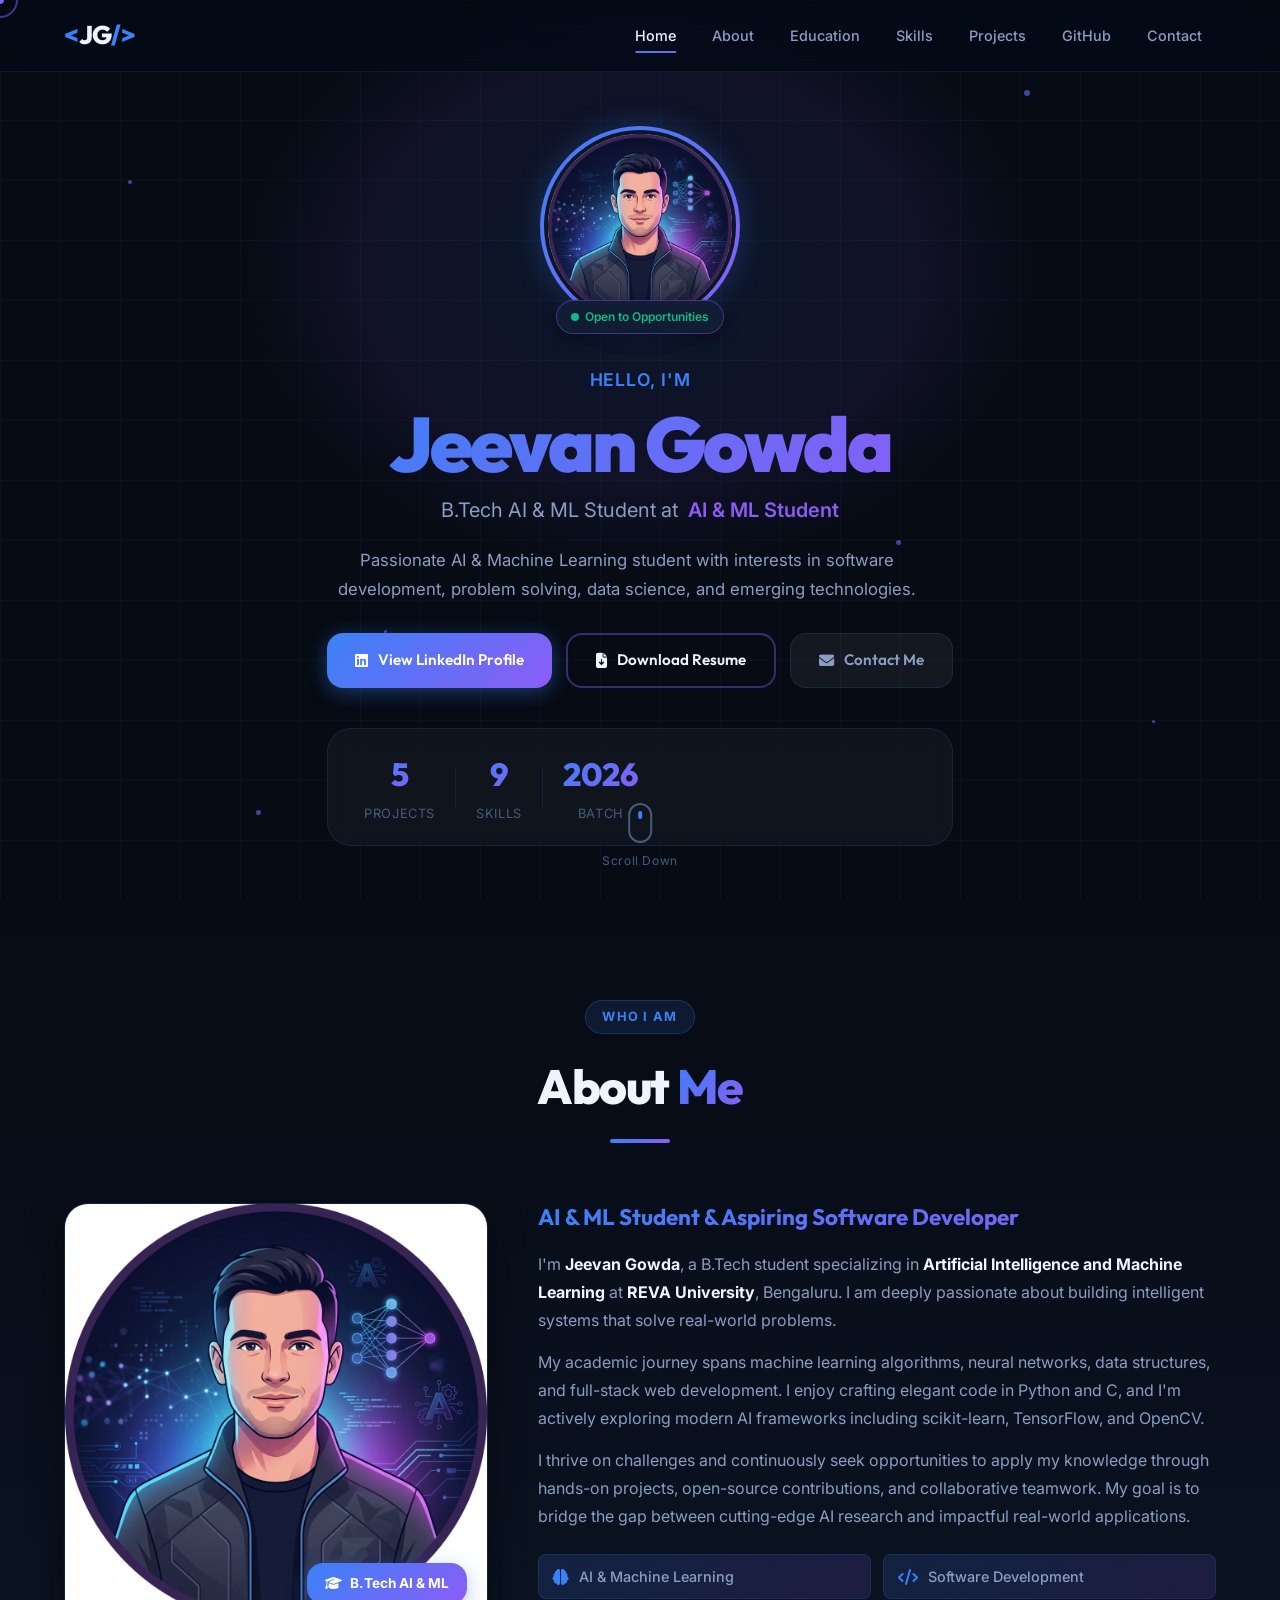
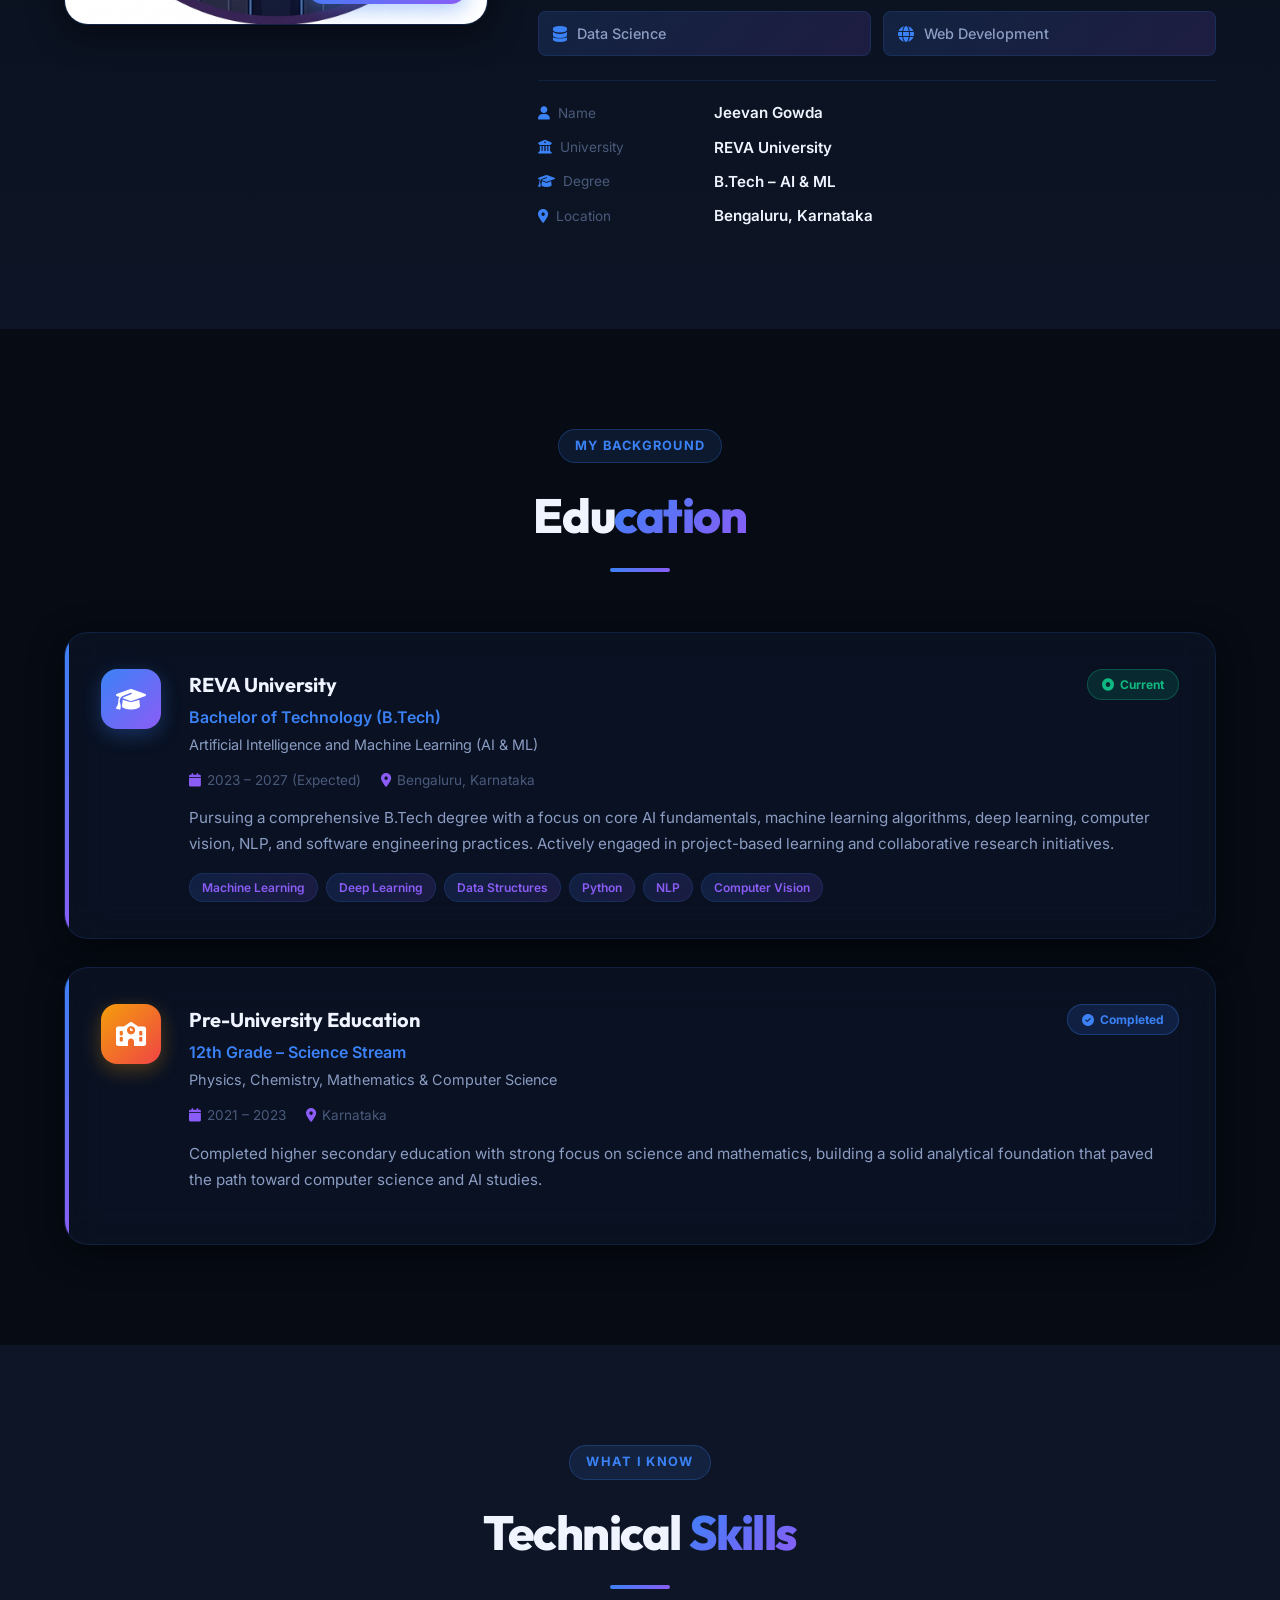
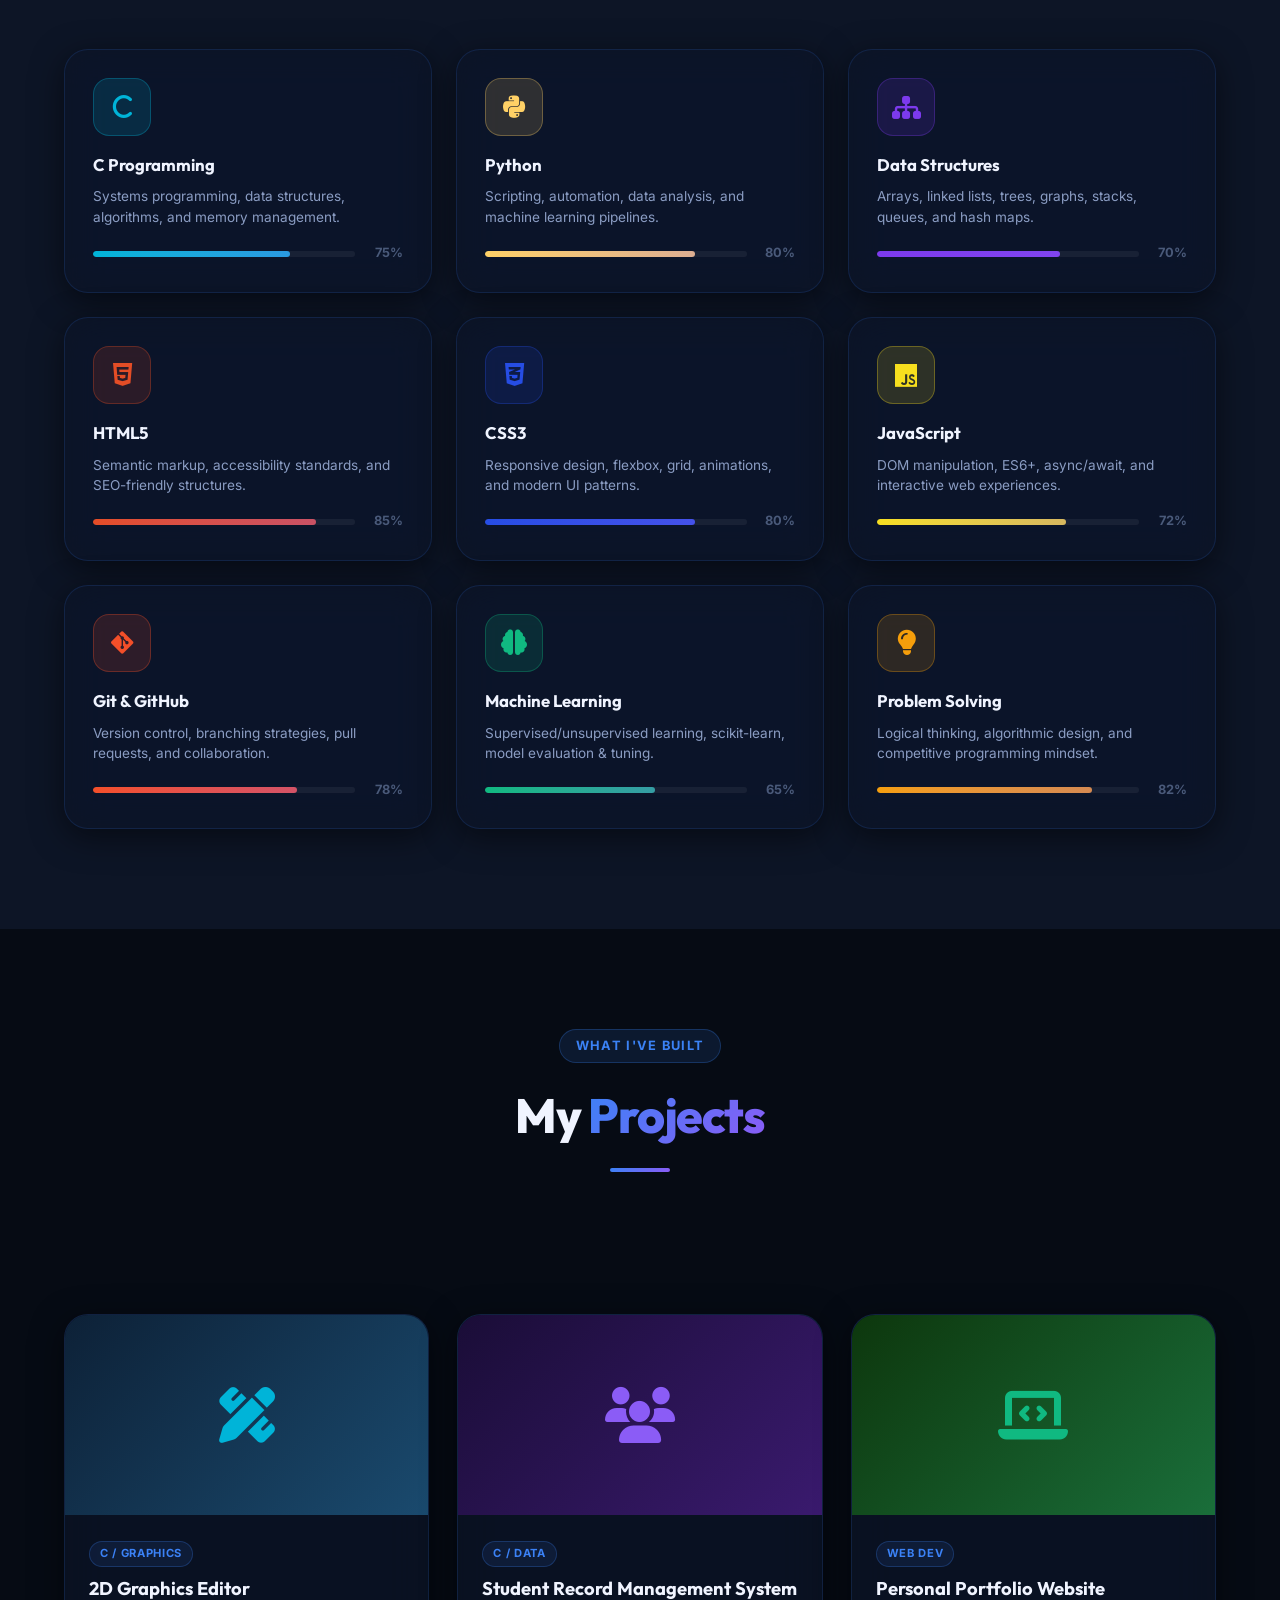
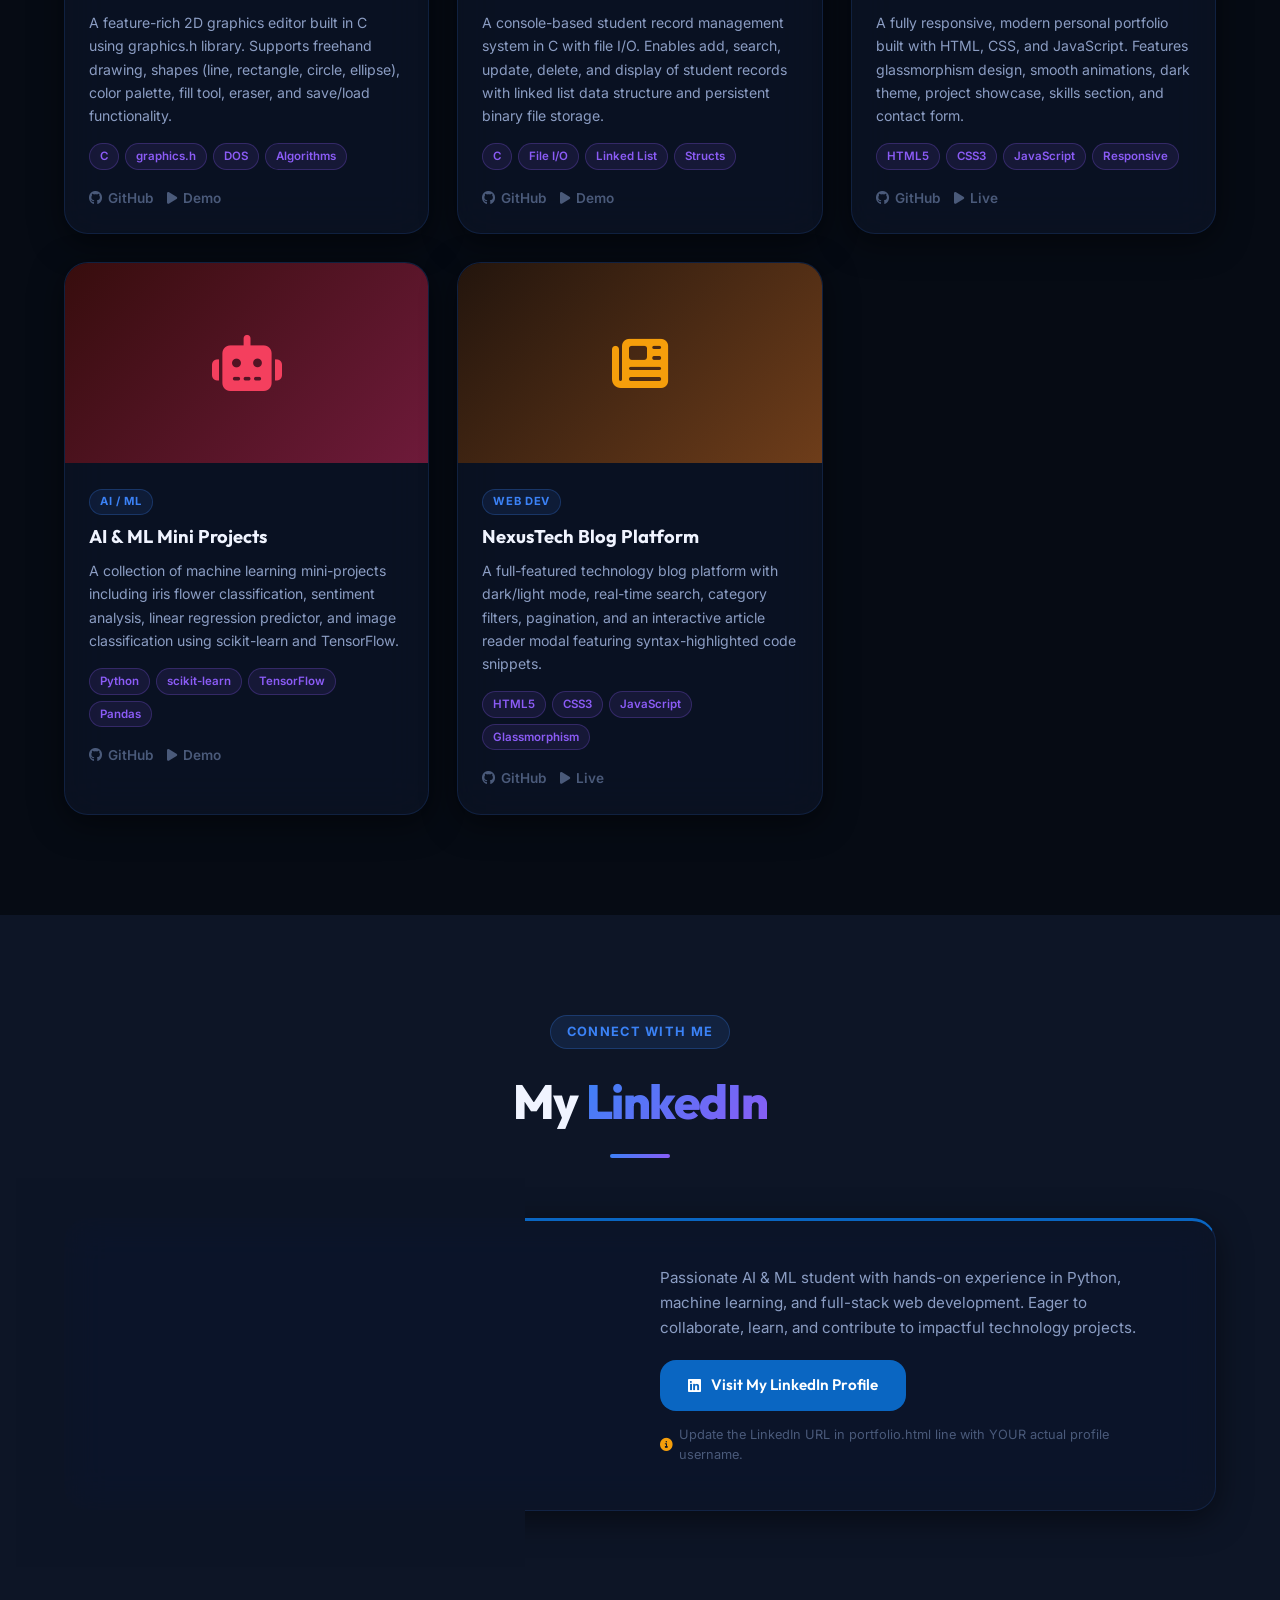
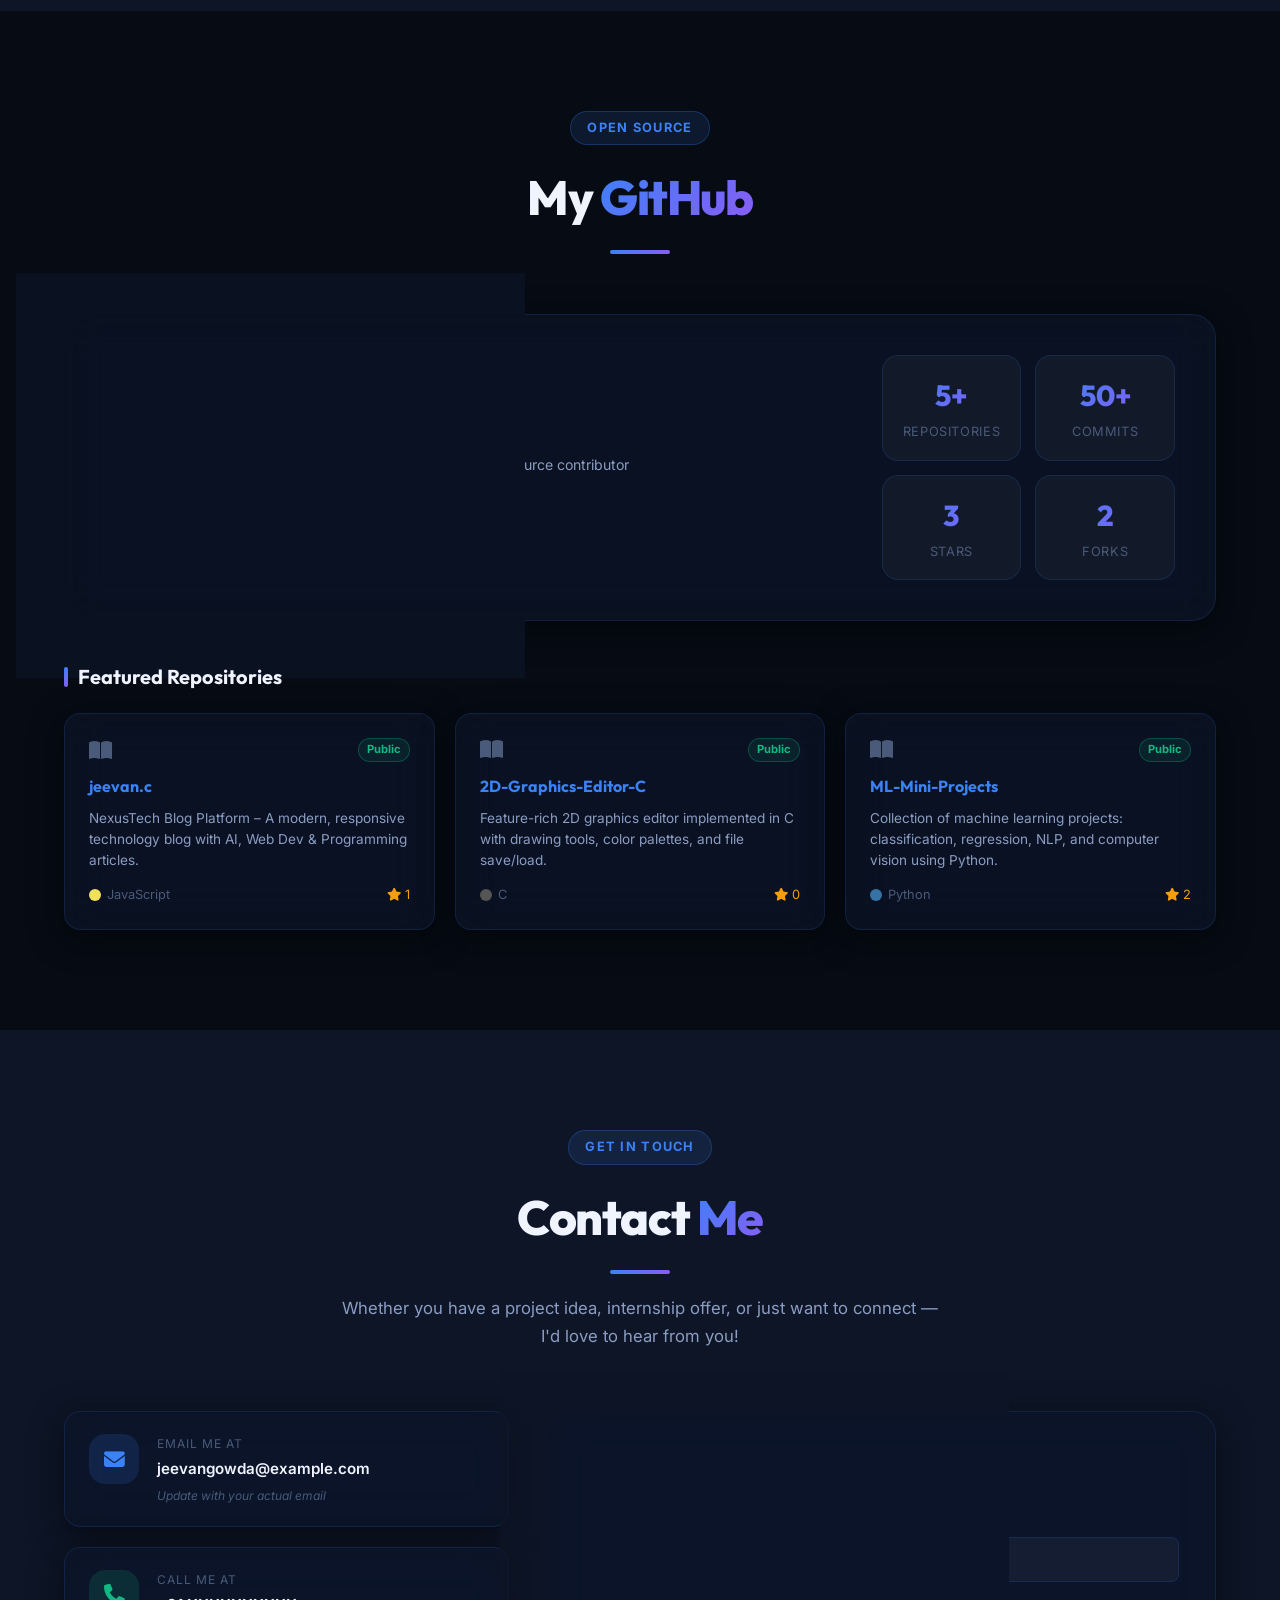
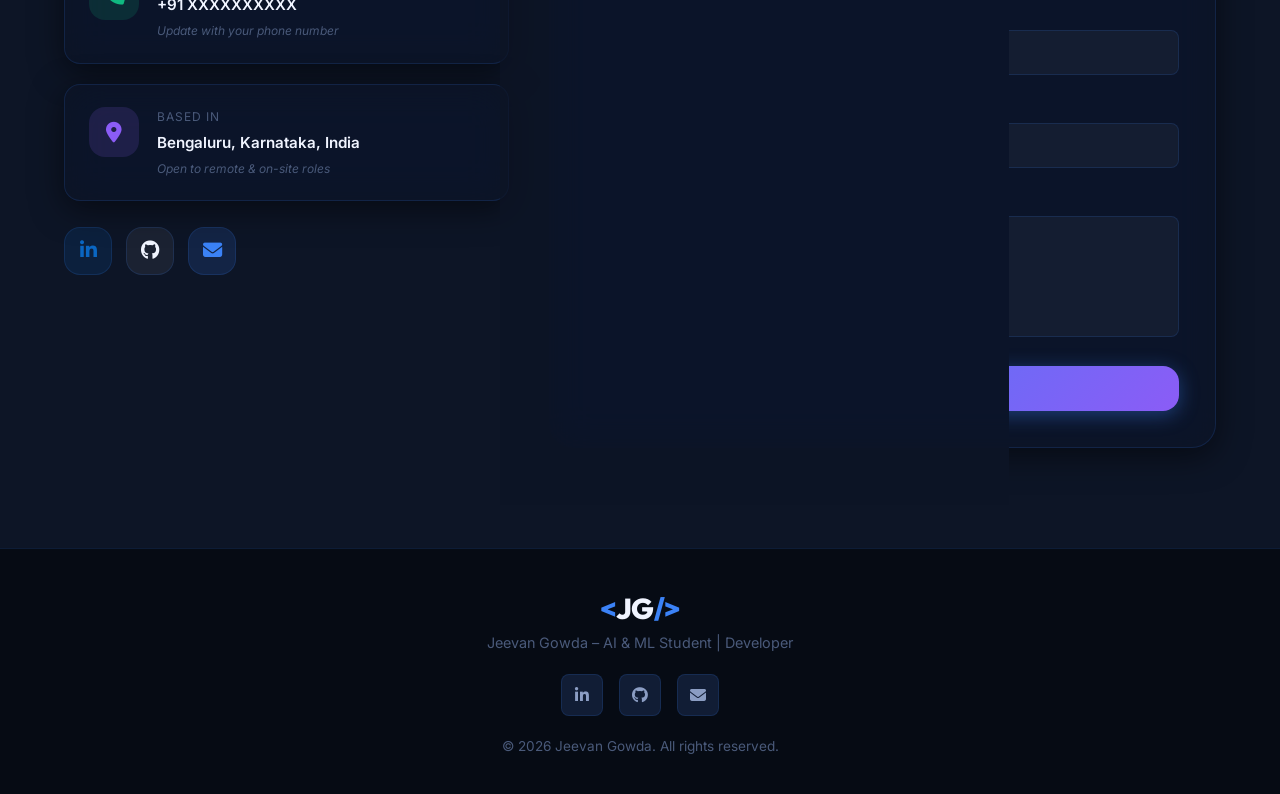
==== portfolio.html @ 78c2c9da "Add personal portfolio website - Jeevan Gowda" ====
<!DOCTYPE html>
<html lang="en">
<head>
    <meta charset="UTF-8">
    <meta name="viewport" content="width=device-width, initial-scale=1.0">
    <meta name="description" content="Jeevan Gowda - B.Tech AI & ML Student at REVA University. Aspiring Software Developer passionate about AI, Machine Learning, and Web Development.">
    <meta name="keywords" content="Jeevan Gowda, AI ML Student, REVA University, Portfolio, Machine Learning, Python, Web Development">
    <meta name="author" content="Jeevan Gowda">
    <title>Jeevan Gowda | AI & ML Student Portfolio</title>

    <!-- Google Fonts -->
    <link rel="preconnect" href="https://fonts.googleapis.com">
    <link rel="preconnect" href="https://fonts.gstatic.com" crossorigin>
    <link href="https://fonts.googleapis.com/css2?family=Outfit:wght@300;400;500;600;700;800;900&family=Inter:wght@300;400;500;600&display=swap" rel="stylesheet">

    <!-- Font Awesome -->
    <link rel="stylesheet" href="https://cdnjs.cloudflare.com/ajax/libs/font-awesome/6.4.0/css/all.min.css">

    <!-- Portfolio CSS -->
    <link rel="stylesheet" href="portfolio.css">
</head>
<body>

    <!-- Scroll Progress Bar -->
    <div id="scrollProgress" class="scroll-progress"></div>

    <!-- Custom Cursor -->
    <div class="cursor-dot" id="cursorDot"></div>
    <div class="cursor-ring" id="cursorRing"></div>

    <!-- ===================== NAVBAR ===================== -->
    <header class="navbar" id="navbar">
        <div class="nav-inner">
            <a href="#home" class="nav-brand">
                <span class="brand-bracket">&lt;</span>JG<span class="brand-bracket">/&gt;</span>
            </a>

            <nav class="nav-links" id="navLinks">
                <a href="#home" class="nav-item active">Home</a>
                <a href="#about" class="nav-item">About</a>
                <a href="#education" class="nav-item">Education</a>
                <a href="#skills" class="nav-item">Skills</a>
                <a href="#projects" class="nav-item">Projects</a>
                <a href="#github" class="nav-item">GitHub</a>
                <a href="#contact" class="nav-item">Contact</a>
            </nav>

            <button class="hamburger" id="hamburger" aria-label="Toggle menu">
                <span></span><span></span><span></span>
            </button>
        </div>
    </header>

    <!-- Mobile Menu -->
    <div class="mobile-menu" id="mobileMenu">
        <a href="#home" class="mob-link">Home</a>
        <a href="#about" class="mob-link">About</a>
        <a href="#education" class="mob-link">Education</a>
        <a href="#skills" class="mob-link">Skills</a>
        <a href="#projects" class="mob-link">Projects</a>
        <a href="#github" class="mob-link">GitHub</a>
        <a href="#contact" class="mob-link">Contact</a>
    </div>

    <!-- ===================== HERO ===================== -->
    <section id="home" class="hero">
        <!-- Animated background particles -->
        <div class="hero-bg">
            <div class="particle" style="--x:10%;--y:20%;--size:4px;--delay:0s"></div>
            <div class="particle" style="--x:80%;--y:10%;--size:6px;--delay:1s"></div>
            <div class="particle" style="--x:30%;--y:70%;--size:3px;--delay:2s"></div>
            <div class="particle" style="--x:70%;--y:60%;--size:5px;--delay:0.5s"></div>
            <div class="particle" style="--x:50%;--y:30%;--size:4px;--delay:1.5s"></div>
            <div class="particle" style="--x:90%;--y:80%;--size:3px;--delay:2.5s"></div>
            <div class="particle" style="--x:20%;--y:90%;--size:5px;--delay:3s"></div>
            <div class="grid-overlay"></div>
        </div>

        <div class="hero-content">
            <!-- Profile Image -->
            <div class="profile-wrapper" data-aos="zoom-in">
                <div class="profile-ring">
                    <div class="profile-ring-inner">
                        <img src="assets/profile.png" alt="Jeevan Gowda - AI & ML Student" class="profile-img">
                    </div>
                </div>
                <div class="status-badge">
                    <span class="status-dot"></span>
                    Open to Opportunities
                </div>
            </div>

            <!-- Text Content -->
            <div class="hero-text" data-aos="fade-up">
                <p class="hero-greeting">Hello, I'm</p>
                <h1 class="hero-name">Jeevan Gowda</h1>
                <div class="hero-title-wrapper">
                    <span class="hero-title-static">B.Tech AI & ML Student at&nbsp;</span>
                    <span class="hero-title-highlight">REVA University</span>
                </div>
                <p class="hero-intro">
                    Passionate AI & Machine Learning student with interests in software development,
                    problem solving, data science, and emerging technologies.
                </p>

                <!-- CTA Buttons -->
                <div class="hero-cta">
                    <a href="https://www.linkedin.com/in/YOUR_LINKEDIN_USERNAME" target="_blank" class="btn btn-primary" id="linkedinBtn">
                        <i class="fa-brands fa-linkedin"></i>
                        View LinkedIn Profile
                    </a>
                    <a href="assets/resume.pdf" download class="btn btn-outline" id="resumeBtn">
                        <i class="fa-solid fa-file-arrow-down"></i>
                        Download Resume
                    </a>
                    <a href="#contact" class="btn btn-ghost" id="contactBtn">
                        <i class="fa-solid fa-envelope"></i>
                        Contact Me
                    </a>
                </div>

                <!-- Quick Stats -->
                <div class="hero-stats">
                    <div class="stat">
                        <span class="stat-num" data-count="5">0</span>
                        <span class="stat-label">Projects</span>
                    </div>
                    <div class="stat-divider"></div>
                    <div class="stat">
                        <span class="stat-num" data-count="9">0</span>
                        <span class="stat-label">Skills</span>
                    </div>
                    <div class="stat-divider"></div>
                    <div class="stat">
                        <span class="stat-num" data-count="2026">0</span>
                        <span class="stat-label">Batch</span>
                    </div>
                </div>
            </div>
        </div>

        <!-- Scroll Indicator -->
        <a href="#about" class="scroll-indicator" aria-label="Scroll to About section">
            <div class="scroll-mouse">
                <div class="scroll-wheel"></div>
            </div>
            <span>Scroll Down</span>
        </a>
    </section>

    <!-- ===================== ABOUT ===================== -->
    <section id="about" class="section about-section">
        <div class="container">
            <div class="section-header" data-aos="fade-up">
                <span class="section-tag">Who I Am</span>
                <h2 class="section-title">About <span class="gradient-text">Me</span></h2>
                <div class="title-underline"></div>
            </div>

            <div class="about-grid">
                <!-- Left: Image card -->
                <div class="about-img-card glass-card" data-aos="fade-right">
                    <img src="assets/profile.png" alt="Jeevan Gowda" class="about-img">
                    <div class="about-img-deco">
                        <div class="deco-badge">
                            <i class="fa-solid fa-graduation-cap"></i>
                            <span>B.Tech AI & ML</span>
                        </div>
                    </div>
                </div>

                <!-- Right: Info -->
                <div class="about-info" data-aos="fade-left">
                    <h3 class="about-sub">AI & ML Student & Aspiring Software Developer</h3>
                    <p class="about-text">
                        I'm <strong>Jeevan Gowda</strong>, a B.Tech student specializing in
                        <strong>Artificial Intelligence and Machine Learning</strong> at
                        <strong>REVA University</strong>, Bengaluru. I am deeply passionate about
                        building intelligent systems that solve real-world problems.
                    </p>
                    <p class="about-text">
                        My academic journey spans machine learning algorithms, neural networks,
                        data structures, and full-stack web development. I enjoy crafting elegant
                        code in Python and C, and I'm actively exploring modern AI frameworks
                        including scikit-learn, TensorFlow, and OpenCV.
                    </p>
                    <p class="about-text">
                        I thrive on challenges and continuously seek opportunities to apply my
                        knowledge through hands-on projects, open-source contributions, and
                        collaborative teamwork. My goal is to bridge the gap between cutting-edge
                        AI research and impactful real-world applications.
                    </p>

                    <div class="about-highlights">
                        <div class="highlight-item">
                            <i class="fa-solid fa-brain"></i>
                            <span>AI & Machine Learning</span>
                        </div>
                        <div class="highlight-item">
                            <i class="fa-solid fa-code"></i>
                            <span>Software Development</span>
                        </div>
                        <div class="highlight-item">
                            <i class="fa-solid fa-database"></i>
                            <span>Data Science</span>
                        </div>
                        <div class="highlight-item">
                            <i class="fa-solid fa-globe"></i>
                            <span>Web Development</span>
                        </div>
                    </div>

                    <div class="about-info-grid">
                        <div class="info-row">
                            <span class="info-label"><i class="fa-solid fa-user"></i> Name</span>
                            <span class="info-value">Jeevan Gowda</span>
                        </div>
                        <div class="info-row">
                            <span class="info-label"><i class="fa-solid fa-university"></i> University</span>
                            <span class="info-value">REVA University</span>
                        </div>
                        <div class="info-row">
                            <span class="info-label"><i class="fa-solid fa-graduation-cap"></i> Degree</span>
                            <span class="info-value">B.Tech – AI & ML</span>
                        </div>
                        <div class="info-row">
                            <span class="info-label"><i class="fa-solid fa-location-dot"></i> Location</span>
                            <span class="info-value">Bengaluru, Karnataka</span>
                        </div>
                    </div>
                </div>
            </div>
        </div>
    </section>

    <!-- ===================== EDUCATION ===================== -->
    <section id="education" class="section education-section">
        <div class="container">
            <div class="section-header" data-aos="fade-up">
                <span class="section-tag">My Background</span>
                <h2 class="section-title">Edu<span class="gradient-text">cation</span></h2>
                <div class="title-underline"></div>
            </div>

            <div class="edu-timeline">
                <!-- REVA University -->
                <div class="edu-card glass-card" data-aos="fade-up" data-aos-delay="100">
                    <div class="edu-icon-wrap">
                        <i class="fa-solid fa-graduation-cap"></i>
                    </div>
                    <div class="edu-content">
                        <div class="edu-header">
                            <div>
                                <h3 class="edu-institution">REVA University</h3>
                                <p class="edu-degree">Bachelor of Technology (B.Tech)</p>
                                <p class="edu-program">Artificial Intelligence and Machine Learning (AI & ML)</p>
                            </div>
                            <div class="edu-badge current-badge">
                                <i class="fa-solid fa-circle-dot"></i> Current
                            </div>
                        </div>
                        <div class="edu-details">
                            <span class="edu-detail"><i class="fa-solid fa-calendar"></i> 2023 – 2027 (Expected)</span>
                            <span class="edu-detail"><i class="fa-solid fa-location-dot"></i> Bengaluru, Karnataka</span>
                        </div>
                        <p class="edu-description">
                            Pursuing a comprehensive B.Tech degree with a focus on core AI fundamentals,
                            machine learning algorithms, deep learning, computer vision, NLP, and software
                            engineering practices. Actively engaged in project-based learning and
                            collaborative research initiatives.
                        </p>
                        <div class="edu-tags">
                            <span class="edu-tag">Machine Learning</span>
                            <span class="edu-tag">Deep Learning</span>
                            <span class="edu-tag">Data Structures</span>
                            <span class="edu-tag">Python</span>
                            <span class="edu-tag">NLP</span>
                            <span class="edu-tag">Computer Vision</span>
                        </div>
                    </div>
                </div>

                <!-- PUC / 12th -->
                <div class="edu-card glass-card" data-aos="fade-up" data-aos-delay="200">
                    <div class="edu-icon-wrap secondary">
                        <i class="fa-solid fa-school"></i>
                    </div>
                    <div class="edu-content">
                        <div class="edu-header">
                            <div>
                                <h3 class="edu-institution">Pre-University Education</h3>
                                <p class="edu-degree">12th Grade – Science Stream</p>
                                <p class="edu-program">Physics, Chemistry, Mathematics & Computer Science</p>
                            </div>
                            <div class="edu-badge completed-badge">
                                <i class="fa-solid fa-circle-check"></i> Completed
                            </div>
                        </div>
                        <div class="edu-details">
                            <span class="edu-detail"><i class="fa-solid fa-calendar"></i> 2021 – 2023</span>
                            <span class="edu-detail"><i class="fa-solid fa-location-dot"></i> Karnataka</span>
                        </div>
                        <p class="edu-description">
                            Completed higher secondary education with strong focus on science
                            and mathematics, building a solid analytical foundation that paved
                            the path toward computer science and AI studies.
                        </p>
                    </div>
                </div>
            </div>
        </div>
    </section>

    <!-- ===================== SKILLS ===================== -->
    <section id="skills" class="section skills-section">
        <div class="container">
            <div class="section-header" data-aos="fade-up">
                <span class="section-tag">What I Know</span>
                <h2 class="section-title">Technical <span class="gradient-text">Skills</span></h2>
                <div class="title-underline"></div>
            </div>

            <div class="skills-grid">
                <!-- Skill Card: C Programming -->
                <div class="skill-card glass-card" data-aos="fade-up" data-aos-delay="50">
                    <div class="skill-icon" style="--color:#00b4d8">
                        <i class="fa-solid fa-c"></i>
                    </div>
                    <h4 class="skill-name">C Programming</h4>
                    <p class="skill-desc">Systems programming, data structures, algorithms, and memory management.</p>
                    <div class="skill-bar-wrap">
                        <div class="skill-bar" data-width="75">
                            <div class="skill-fill" style="--clr:#00b4d8"></div>
                        </div>
                        <span class="skill-percent">75%</span>
                    </div>
                </div>

                <!-- Python -->
                <div class="skill-card glass-card" data-aos="fade-up" data-aos-delay="100">
                    <div class="skill-icon" style="--color:#ffd166">
                        <i class="fa-brands fa-python"></i>
                    </div>
                    <h4 class="skill-name">Python</h4>
                    <p class="skill-desc">Scripting, automation, data analysis, and machine learning pipelines.</p>
                    <div class="skill-bar-wrap">
                        <div class="skill-bar" data-width="80">
                            <div class="skill-fill" style="--clr:#ffd166"></div>
                        </div>
                        <span class="skill-percent">80%</span>
                    </div>
                </div>

                <!-- Data Structures -->
                <div class="skill-card glass-card" data-aos="fade-up" data-aos-delay="150">
                    <div class="skill-icon" style="--color:#7c3aed">
                        <i class="fa-solid fa-sitemap"></i>
                    </div>
                    <h4 class="skill-name">Data Structures</h4>
                    <p class="skill-desc">Arrays, linked lists, trees, graphs, stacks, queues, and hash maps.</p>
                    <div class="skill-bar-wrap">
                        <div class="skill-bar" data-width="70">
                            <div class="skill-fill" style="--clr:#7c3aed"></div>
                        </div>
                        <span class="skill-percent">70%</span>
                    </div>
                </div>

                <!-- HTML -->
                <div class="skill-card glass-card" data-aos="fade-up" data-aos-delay="200">
                    <div class="skill-icon" style="--color:#e44d26">
                        <i class="fa-brands fa-html5"></i>
                    </div>
                    <h4 class="skill-name">HTML5</h4>
                    <p class="skill-desc">Semantic markup, accessibility standards, and SEO-friendly structures.</p>
                    <div class="skill-bar-wrap">
                        <div class="skill-bar" data-width="85">
                            <div class="skill-fill" style="--clr:#e44d26"></div>
                        </div>
                        <span class="skill-percent">85%</span>
                    </div>
                </div>

                <!-- CSS -->
                <div class="skill-card glass-card" data-aos="fade-up" data-aos-delay="250">
                    <div class="skill-icon" style="--color:#264de4">
                        <i class="fa-brands fa-css3-alt"></i>
                    </div>
                    <h4 class="skill-name">CSS3</h4>
                    <p class="skill-desc">Responsive design, flexbox, grid, animations, and modern UI patterns.</p>
                    <div class="skill-bar-wrap">
                        <div class="skill-bar" data-width="80">
                            <div class="skill-fill" style="--clr:#264de4"></div>
                        </div>
                        <span class="skill-percent">80%</span>
                    </div>
                </div>

                <!-- JavaScript -->
                <div class="skill-card glass-card" data-aos="fade-up" data-aos-delay="300">
                    <div class="skill-icon" style="--color:#f7df1e">
                        <i class="fa-brands fa-js"></i>
                    </div>
                    <h4 class="skill-name">JavaScript</h4>
                    <p class="skill-desc">DOM manipulation, ES6+, async/await, and interactive web experiences.</p>
                    <div class="skill-bar-wrap">
                        <div class="skill-bar" data-width="72">
                            <div class="skill-fill" style="--clr:#f7df1e"></div>
                        </div>
                        <span class="skill-percent">72%</span>
                    </div>
                </div>

                <!-- Git & GitHub -->
                <div class="skill-card glass-card" data-aos="fade-up" data-aos-delay="350">
                    <div class="skill-icon" style="--color:#f34f29">
                        <i class="fa-brands fa-git-alt"></i>
                    </div>
                    <h4 class="skill-name">Git & GitHub</h4>
                    <p class="skill-desc">Version control, branching strategies, pull requests, and collaboration.</p>
                    <div class="skill-bar-wrap">
                        <div class="skill-bar" data-width="78">
                            <div class="skill-fill" style="--clr:#f34f29"></div>
                        </div>
                        <span class="skill-percent">78%</span>
                    </div>
                </div>

                <!-- Machine Learning -->
                <div class="skill-card glass-card" data-aos="fade-up" data-aos-delay="400">
                    <div class="skill-icon" style="--color:#10b981">
                        <i class="fa-solid fa-brain"></i>
                    </div>
                    <h4 class="skill-name">Machine Learning</h4>
                    <p class="skill-desc">Supervised/unsupervised learning, scikit-learn, model evaluation & tuning.</p>
                    <div class="skill-bar-wrap">
                        <div class="skill-bar" data-width="65">
                            <div class="skill-fill" style="--clr:#10b981"></div>
                        </div>
                        <span class="skill-percent">65%</span>
                    </div>
                </div>

                <!-- Problem Solving -->
                <div class="skill-card glass-card" data-aos="fade-up" data-aos-delay="450">
                    <div class="skill-icon" style="--color:#f59e0b">
                        <i class="fa-solid fa-lightbulb"></i>
                    </div>
                    <h4 class="skill-name">Problem Solving</h4>
                    <p class="skill-desc">Logical thinking, algorithmic design, and competitive programming mindset.</p>
                    <div class="skill-bar-wrap">
                        <div class="skill-bar" data-width="82">
                            <div class="skill-fill" style="--clr:#f59e0b"></div>
                        </div>
                        <span class="skill-percent">82%</span>
                    </div>
                </div>
            </div>
        </div>
    </section>

    <!-- ===================== PROJECTS ===================== -->
    <section id="projects" class="section projects-section">
        <div class="container">
            <div class="section-header" data-aos="fade-up">
                <span class="section-tag">What I've Built</span>
                <h2 class="section-title">My <span class="gradient-text">Projects</span></h2>
                <div class="title-underline"></div>
            </div>

            <!-- Filter Tabs -->
            <div class="project-filters" data-aos="fade-up">
                <button class="filter-btn active" data-filter="all">All</button>
                <button class="filter-btn" data-filter="c">C / Systems</button>
                <button class="filter-btn" data-filter="web">Web</button>
                <button class="filter-btn" data-filter="ai">AI / ML</button>
            </div>

            <div class="projects-grid" id="projectsGrid">

                <!-- Project 1: 2D Graphics Editor -->
                <article class="project-card glass-card" data-category="c" data-aos="fade-up" data-aos-delay="50">
                    <div class="project-img-wrap">
                        <div class="project-img-placeholder c-project">
                            <i class="fa-solid fa-pen-ruler"></i>
                        </div>
                        <div class="project-overlay">
                            <a href="https://github.com/jeevangowdajeevan763-git" target="_blank" class="project-link-btn" aria-label="GitHub">
                                <i class="fa-brands fa-github"></i>
                            </a>
                            <a href="#" class="project-link-btn" aria-label="Live Demo">
                                <i class="fa-solid fa-arrow-up-right-from-square"></i>
                            </a>
                        </div>
                    </div>
                    <div class="project-info">
                        <span class="project-category-badge">C / Graphics</span>
                        <h3 class="project-title">2D Graphics Editor</h3>
                        <p class="project-desc">
                            A feature-rich 2D graphics editor built in C using graphics.h library.
                            Supports freehand drawing, shapes (line, rectangle, circle, ellipse),
                            color palette, fill tool, eraser, and save/load functionality.
                        </p>
                        <div class="project-tech">
                            <span class="tech-badge">C</span>
                            <span class="tech-badge">graphics.h</span>
                            <span class="tech-badge">DOS</span>
                            <span class="tech-badge">Algorithms</span>
                        </div>
                        <div class="project-links">
                            <a href="https://github.com/jeevangowdajeevan763-git" target="_blank" class="project-action-link">
                                <i class="fa-brands fa-github"></i> GitHub
                            </a>
                            <a href="#" class="project-action-link demo">
                                <i class="fa-solid fa-play"></i> Demo
                            </a>
                        </div>
                    </div>
                </article>

                <!-- Project 2: Student Record Management -->
                <article class="project-card glass-card" data-category="c" data-aos="fade-up" data-aos-delay="100">
                    <div class="project-img-wrap">
                        <div class="project-img-placeholder purple-project">
                            <i class="fa-solid fa-users"></i>
                        </div>
                        <div class="project-overlay">
                            <a href="https://github.com/jeevangowdajeevan763-git" target="_blank" class="project-link-btn">
                                <i class="fa-brands fa-github"></i>
                            </a>
                            <a href="#" class="project-link-btn">
                                <i class="fa-solid fa-arrow-up-right-from-square"></i>
                            </a>
                        </div>
                    </div>
                    <div class="project-info">
                        <span class="project-category-badge">C / Data</span>
                        <h3 class="project-title">Student Record Management System</h3>
                        <p class="project-desc">
                            A console-based student record management system in C with file I/O.
                            Enables add, search, update, delete, and display of student records with
                            linked list data structure and persistent binary file storage.
                        </p>
                        <div class="project-tech">
                            <span class="tech-badge">C</span>
                            <span class="tech-badge">File I/O</span>
                            <span class="tech-badge">Linked List</span>
                            <span class="tech-badge">Structs</span>
                        </div>
                        <div class="project-links">
                            <a href="https://github.com/jeevangowdajeevan763-git" target="_blank" class="project-action-link">
                                <i class="fa-brands fa-github"></i> GitHub
                            </a>
                            <a href="#" class="project-action-link demo">
                                <i class="fa-solid fa-play"></i> Demo
                            </a>
                        </div>
                    </div>
                </article>

                <!-- Project 3: Portfolio Website -->
                <article class="project-card glass-card" data-category="web" data-aos="fade-up" data-aos-delay="150">
                    <div class="project-img-wrap">
                        <div class="project-img-placeholder web-project">
                            <i class="fa-solid fa-laptop-code"></i>
                        </div>
                        <div class="project-overlay">
                            <a href="https://github.com/jeevangowdajeevan763-git/jeevan.c" target="_blank" class="project-link-btn">
                                <i class="fa-brands fa-github"></i>
                            </a>
                            <a href="https://jeevangowdajeevan763-git.github.io/jeevan.c/portfolio.html" target="_blank" class="project-link-btn">
                                <i class="fa-solid fa-arrow-up-right-from-square"></i>
                            </a>
                        </div>
                    </div>
                    <div class="project-info">
                        <span class="project-category-badge">Web Dev</span>
                        <h3 class="project-title">Personal Portfolio Website</h3>
                        <p class="project-desc">
                            A fully responsive, modern personal portfolio built with HTML, CSS,
                            and JavaScript. Features glassmorphism design, smooth animations,
                            dark theme, project showcase, skills section, and contact form.
                        </p>
                        <div class="project-tech">
                            <span class="tech-badge">HTML5</span>
                            <span class="tech-badge">CSS3</span>
                            <span class="tech-badge">JavaScript</span>
                            <span class="tech-badge">Responsive</span>
                        </div>
                        <div class="project-links">
                            <a href="https://github.com/jeevangowdajeevan763-git/jeevan.c" target="_blank" class="project-action-link">
                                <i class="fa-brands fa-github"></i> GitHub
                            </a>
                            <a href="https://jeevangowdajeevan763-git.github.io/jeevan.c/portfolio.html" target="_blank" class="project-action-link demo">
                                <i class="fa-solid fa-play"></i> Live
                            </a>
                        </div>
                    </div>
                </article>

                <!-- Project 4: AI/ML Mini Projects -->
                <article class="project-card glass-card" data-category="ai" data-aos="fade-up" data-aos-delay="200">
                    <div class="project-img-wrap">
                        <div class="project-img-placeholder ai-project">
                            <i class="fa-solid fa-robot"></i>
                        </div>
                        <div class="project-overlay">
                            <a href="https://github.com/jeevangowdajeevan763-git" target="_blank" class="project-link-btn">
                                <i class="fa-brands fa-github"></i>
                            </a>
                            <a href="#" class="project-link-btn">
                                <i class="fa-solid fa-arrow-up-right-from-square"></i>
                            </a>
                        </div>
                    </div>
                    <div class="project-info">
                        <span class="project-category-badge">AI / ML</span>
                        <h3 class="project-title">AI & ML Mini Projects</h3>
                        <p class="project-desc">
                            A collection of machine learning mini-projects including iris flower
                            classification, sentiment analysis, linear regression predictor,
                            and image classification using scikit-learn and TensorFlow.
                        </p>
                        <div class="project-tech">
                            <span class="tech-badge">Python</span>
                            <span class="tech-badge">scikit-learn</span>
                            <span class="tech-badge">TensorFlow</span>
                            <span class="tech-badge">Pandas</span>
                        </div>
                        <div class="project-links">
                            <a href="https://github.com/jeevangowdajeevan763-git" target="_blank" class="project-action-link">
                                <i class="fa-brands fa-github"></i> GitHub
                            </a>
                            <a href="#" class="project-action-link demo">
                                <i class="fa-solid fa-play"></i> Demo
                            </a>
                        </div>
                    </div>
                </article>

                <!-- Project 5: NexusTech Blog -->
                <article class="project-card glass-card" data-category="web" data-aos="fade-up" data-aos-delay="250">
                    <div class="project-img-wrap">
                        <div class="project-img-placeholder blog-project">
                            <i class="fa-solid fa-newspaper"></i>
                        </div>
                        <div class="project-overlay">
                            <a href="https://github.com/jeevangowdajeevan763-git/jeevan.c" target="_blank" class="project-link-btn">
                                <i class="fa-brands fa-github"></i>
                            </a>
                            <a href="https://jeevangowdajeevan763-git.github.io/jeevan.c/" target="_blank" class="project-link-btn">
                                <i class="fa-solid fa-arrow-up-right-from-square"></i>
                            </a>
                        </div>
                    </div>
                    <div class="project-info">
                        <span class="project-category-badge">Web Dev</span>
                        <h3 class="project-title">NexusTech Blog Platform</h3>
                        <p class="project-desc">
                            A full-featured technology blog platform with dark/light mode, real-time
                            search, category filters, pagination, and an interactive article reader
                            modal featuring syntax-highlighted code snippets.
                        </p>
                        <div class="project-tech">
                            <span class="tech-badge">HTML5</span>
                            <span class="tech-badge">CSS3</span>
                            <span class="tech-badge">JavaScript</span>
                            <span class="tech-badge">Glassmorphism</span>
                        </div>
                        <div class="project-links">
                            <a href="https://github.com/jeevangowdajeevan763-git/jeevan.c" target="_blank" class="project-action-link">
                                <i class="fa-brands fa-github"></i> GitHub
                            </a>
                            <a href="https://jeevangowdajeevan763-git.github.io/jeevan.c/" target="_blank" class="project-action-link demo">
                                <i class="fa-solid fa-play"></i> Live
                            </a>
                        </div>
                    </div>
                </article>

            </div>
        </div>
    </section>

    <!-- ===================== LINKEDIN ===================== -->
    <section id="linkedin" class="section linkedin-section">
        <div class="container">
            <div class="section-header" data-aos="fade-up">
                <span class="section-tag">Connect With Me</span>
                <h2 class="section-title">My <span class="gradient-text">LinkedIn</span></h2>
                <div class="title-underline"></div>
            </div>

            <div class="linkedin-card glass-card" data-aos="zoom-in">
                <div class="li-left">
                    <div class="li-avatar">
                        <img src="assets/profile.png" alt="Jeevan Gowda LinkedIn">
                        <div class="li-verified"><i class="fa-brands fa-linkedin"></i></div>
                    </div>
                    <div class="li-info">
                        <h3 class="li-name">Jeevan Gowda</h3>
                        <p class="li-title">B.Tech AI & ML Student @ REVA University</p>
                        <p class="li-location"><i class="fa-solid fa-location-dot"></i> Bengaluru, Karnataka, India</p>
                        <div class="li-meta">
                            <span><i class="fa-solid fa-user-group"></i> 500+ connections</span>
                            <span><i class="fa-solid fa-briefcase"></i> Open to work</span>
                        </div>
                    </div>
                </div>
                <div class="li-right">
                    <p class="li-bio">
                        Passionate AI & ML student with hands-on experience in Python, machine learning,
                        and full-stack web development. Eager to collaborate, learn, and contribute to
                        impactful technology projects.
                    </p>
                    <a href="https://www.linkedin.com/in/YOUR_LINKEDIN_USERNAME" target="_blank" class="btn btn-linkedin">
                        <i class="fa-brands fa-linkedin"></i>
                        Visit My LinkedIn Profile
                    </a>
                    <p class="li-note">
                        <i class="fa-solid fa-circle-info"></i>
                        Update the LinkedIn URL in portfolio.html line with YOUR actual profile username.
                    </p>
                </div>
            </div>
        </div>
    </section>

    <!-- ===================== GITHUB ===================== -->
    <section id="github" class="section github-section">
        <div class="container">
            <div class="section-header" data-aos="fade-up">
                <span class="section-tag">Open Source</span>
                <h2 class="section-title">My <span class="gradient-text">GitHub</span></h2>
                <div class="title-underline"></div>
            </div>

            <!-- GitHub Profile Card -->
            <div class="github-profile-card glass-card" data-aos="fade-up">
                <div class="gh-profile-left">
                    <div class="gh-avatar-wrap">
                        <img src="assets/profile.png" alt="GitHub Profile" class="gh-avatar">
                        <div class="gh-status-badge"><i class="fa-brands fa-github"></i></div>
                    </div>
                    <div class="gh-info">
                        <h3 class="gh-name">Jeevan Gowda</h3>
                        <p class="gh-username">@jeevangowdajeevan763-git</p>
                        <p class="gh-bio">AI & ML student | Python developer | Open-source contributor</p>
                        <a href="https://github.com/jeevangowdajeevan763-git" target="_blank" class="btn btn-github">
                            <i class="fa-brands fa-github"></i> View GitHub Profile
                        </a>
                    </div>
                </div>
                <div class="gh-stats">
                    <div class="gh-stat-card">
                        <span class="gh-stat-num">5+</span>
                        <span class="gh-stat-label">Repositories</span>
                    </div>
                    <div class="gh-stat-card">
                        <span class="gh-stat-num">50+</span>
                        <span class="gh-stat-label">Commits</span>
                    </div>
                    <div class="gh-stat-card">
                        <span class="gh-stat-num">3</span>
                        <span class="gh-stat-label">Stars</span>
                    </div>
                    <div class="gh-stat-card">
                        <span class="gh-stat-num">2</span>
                        <span class="gh-stat-label">Forks</span>
                    </div>
                </div>
            </div>

            <!-- Repository Cards -->
            <h3 class="repos-title" data-aos="fade-up">Featured Repositories</h3>
            <div class="repos-grid">
                <a href="https://github.com/jeevangowdajeevan763-git/jeevan.c" target="_blank" class="repo-card glass-card" data-aos="fade-up" data-aos-delay="50">
                    <div class="repo-header">
                        <i class="fa-solid fa-book-open repo-icon"></i>
                        <span class="repo-visibility">Public</span>
                    </div>
                    <h4 class="repo-name">jeevan.c</h4>
                    <p class="repo-desc">NexusTech Blog Platform – A modern, responsive technology blog with AI, Web Dev & Programming articles.</p>
                    <div class="repo-footer">
                        <span class="repo-lang"><span class="lang-dot" style="background:#f1e05a"></span>JavaScript</span>
                        <span class="repo-stars"><i class="fa-solid fa-star"></i> 1</span>
                    </div>
                </a>

                <a href="https://github.com/jeevangowdajeevan763-git" target="_blank" class="repo-card glass-card" data-aos="fade-up" data-aos-delay="100">
                    <div class="repo-header">
                        <i class="fa-solid fa-book-open repo-icon"></i>
                        <span class="repo-visibility">Public</span>
                    </div>
                    <h4 class="repo-name">2D-Graphics-Editor-C</h4>
                    <p class="repo-desc">Feature-rich 2D graphics editor implemented in C with drawing tools, color palettes, and file save/load.</p>
                    <div class="repo-footer">
                        <span class="repo-lang"><span class="lang-dot" style="background:#555555"></span>C</span>
                        <span class="repo-stars"><i class="fa-solid fa-star"></i> 0</span>
                    </div>
                </a>

                <a href="https://github.com/jeevangowdajeevan763-git" target="_blank" class="repo-card glass-card" data-aos="fade-up" data-aos-delay="150">
                    <div class="repo-header">
                        <i class="fa-solid fa-book-open repo-icon"></i>
                        <span class="repo-visibility">Public</span>
                    </div>
                    <h4 class="repo-name">ML-Mini-Projects</h4>
                    <p class="repo-desc">Collection of machine learning projects: classification, regression, NLP, and computer vision using Python.</p>
                    <div class="repo-footer">
                        <span class="repo-lang"><span class="lang-dot" style="background:#3572A5"></span>Python</span>
                        <span class="repo-stars"><i class="fa-solid fa-star"></i> 2</span>
                    </div>
                </a>
            </div>
        </div>
    </section>

    <!-- ===================== CONTACT ===================== -->
    <section id="contact" class="section contact-section">
        <div class="container">
            <div class="section-header" data-aos="fade-up">
                <span class="section-tag">Get In Touch</span>
                <h2 class="section-title">Contact <span class="gradient-text">Me</span></h2>
                <div class="title-underline"></div>
                <p class="section-subtitle">
                    Whether you have a project idea, internship offer, or just want to connect —
                    I'd love to hear from you!
                </p>
            </div>

            <div class="contact-grid">
                <!-- Contact Info Cards -->
                <div class="contact-info-col" data-aos="fade-right">
                    <div class="contact-info-card glass-card">
                        <div class="ci-icon email-ci"><i class="fa-solid fa-envelope"></i></div>
                        <div class="ci-text">
                            <span class="ci-label">Email Me At</span>
                            <a href="mailto:jeevangowda@example.com" class="ci-value">jeevangowda@example.com</a>
                            <span class="ci-note">Update with your actual email</span>
                        </div>
                    </div>
                    <div class="contact-info-card glass-card">
                        <div class="ci-icon phone-ci"><i class="fa-solid fa-phone"></i></div>
                        <div class="ci-text">
                            <span class="ci-label">Call Me At</span>
                            <a href="tel:+91XXXXXXXXXX" class="ci-value">+91 XXXXXXXXXX</a>
                            <span class="ci-note">Update with your phone number</span>
                        </div>
                    </div>
                    <div class="contact-info-card glass-card">
                        <div class="ci-icon location-ci"><i class="fa-solid fa-location-dot"></i></div>
                        <div class="ci-text">
                            <span class="ci-label">Based In</span>
                            <span class="ci-value">Bengaluru, Karnataka, India</span>
                            <span class="ci-note">Open to remote & on-site roles</span>
                        </div>
                    </div>

                    <!-- Social Row -->
                    <div class="contact-social">
                        <a href="https://www.linkedin.com/in/YOUR_LINKEDIN_USERNAME" target="_blank" class="social-btn linkedin-btn" aria-label="LinkedIn">
                            <i class="fa-brands fa-linkedin-in"></i>
                        </a>
                        <a href="https://github.com/jeevangowdajeevan763-git" target="_blank" class="social-btn github-btn" aria-label="GitHub">
                            <i class="fa-brands fa-github"></i>
                        </a>
                        <a href="mailto:jeevangowda@example.com" class="social-btn email-btn" aria-label="Email">
                            <i class="fa-solid fa-envelope"></i>
                        </a>
                    </div>
                </div>

                <!-- Contact Form -->
                <div class="contact-form-col" data-aos="fade-left">
                    <form class="contact-form glass-card" id="contactForm" novalidate>
                        <h3 class="form-title">Send Me a Message</h3>

                        <div class="form-row">
                            <div class="form-group">
                                <label for="fname">First Name *</label>
                                <div class="input-wrap">
                                    <i class="fa-solid fa-user input-prefix"></i>
                                    <input type="text" id="fname" name="fname" placeholder="John" required>
                                </div>
                            </div>
                            <div class="form-group">
                                <label for="lname">Last Name *</label>
                                <div class="input-wrap">
                                    <i class="fa-solid fa-user input-prefix"></i>
                                    <input type="text" id="lname" name="lname" placeholder="Doe" required>
                                </div>
                            </div>
                        </div>

                        <div class="form-group">
                            <label for="email">Email Address *</label>
                            <div class="input-wrap">
                                <i class="fa-solid fa-envelope input-prefix"></i>
                                <input type="email" id="email" name="email" placeholder="john@example.com" required>
                            </div>
                        </div>

                        <div class="form-group">
                            <label for="subject">Subject *</label>
                            <div class="input-wrap">
                                <i class="fa-solid fa-tag input-prefix"></i>
                                <input type="text" id="subject" name="subject" placeholder="Internship Opportunity / Project Collab" required>
                            </div>
                        </div>

                        <div class="form-group">
                            <label for="message">Message *</label>
                            <div class="input-wrap textarea-wrap">
                                <i class="fa-solid fa-message input-prefix"></i>
                                <textarea id="message" name="message" rows="5" placeholder="Hi Jeevan, I'd love to discuss..." required></textarea>
                            </div>
                        </div>

                        <button type="submit" class="btn btn-primary btn-submit" id="submitBtn">
                            <span class="btn-text-inner">
                                <i class="fa-solid fa-paper-plane"></i>
                                Send Message
                            </span>
                            <span class="btn-loading" style="display:none">
                                <i class="fa-solid fa-circle-notch fa-spin"></i> Sending...
                            </span>
                        </button>

                        <div class="form-success" id="formSuccess" style="display:none">
                            <i class="fa-solid fa-circle-check"></i>
                            Message sent successfully! I'll get back to you soon.
                        </div>
                    </form>
                </div>
            </div>
        </div>
    </section>

    <!-- ===================== FOOTER ===================== -->
    <footer class="footer">
        <div class="container footer-inner">
            <div class="footer-brand">
                <a href="#home" class="nav-brand footer-logo">
                    <span class="brand-bracket">&lt;</span>JG<span class="brand-bracket">/&gt;</span>
                </a>
                <p class="footer-tagline">Jeevan Gowda – AI & ML Student | Developer</p>
            </div>

            <div class="footer-social">
                <a href="https://www.linkedin.com/in/YOUR_LINKEDIN_USERNAME" target="_blank" class="footer-social-link" aria-label="LinkedIn">
                    <i class="fa-brands fa-linkedin-in"></i>
                </a>
                <a href="https://github.com/jeevangowdajeevan763-git" target="_blank" class="footer-social-link" aria-label="GitHub">
                    <i class="fa-brands fa-github"></i>
                </a>
                <a href="mailto:jeevangowda@example.com" class="footer-social-link" aria-label="Email">
                    <i class="fa-solid fa-envelope"></i>
                </a>
            </div>

            <p class="footer-copy">&copy; 2026 Jeevan Gowda. All rights reserved.</p>
        </div>
    </footer>

    <!-- Back to Top Button -->
    <button class="back-to-top" id="backToTop" aria-label="Back to top">
        <i class="fa-solid fa-chevron-up"></i>
    </button>

    <!-- Toast Container -->
    <div class="toast-container" id="toastContainer"></div>

    <script src="portfolio.js"></script>
</body>
</html>
---- portfolio.css ----
/* ==========================================================================
   Jeevan Gowda - Personal Portfolio Stylesheet
   Dark Theme | Blue-Purple Gradients | Glassmorphism
   ========================================================================== */

/* --- CSS Variables --- */
:root {
    --font-heading: 'Outfit', sans-serif;
    --font-body: 'Inter', sans-serif;

    /* Dark Theme Colors */
    --bg-primary:    #060b14;
    --bg-secondary:  #0d1526;
    --bg-card:       #111d35;
    --bg-glass:      rgba(13, 21, 38, 0.7);

    /* Brand Gradient */
    --grad-start:    #3b82f6;
    --grad-end:      #8b5cf6;
    --gradient:      linear-gradient(135deg, #3b82f6 0%, #8b5cf6 100%);
    --gradient-soft: linear-gradient(135deg, rgba(59,130,246,0.15) 0%, rgba(139,92,246,0.15) 100%);

    /* Text */
    --text-primary:   #f0f4ff;
    --text-secondary: #8b9dc3;
    --text-muted:     #4a5a7a;

    /* Accents */
    --accent-blue:   #3b82f6;
    --accent-purple: #8b5cf6;
    --accent-cyan:   #06b6d4;
    --accent-green:  #10b981;
    --accent-yellow: #f59e0b;

    /* Borders & Shadows */
    --border:         rgba(59,130,246,0.15);
    --border-hover:   rgba(139,92,246,0.4);
    --card-shadow:    0 8px 32px rgba(0,0,0,0.5);
    --glow-blue:      0 0 30px rgba(59,130,246,0.25);
    --glow-purple:    0 0 30px rgba(139,92,246,0.25);

    /* Misc */
    --radius-sm:   8px;
    --radius-md:   16px;
    --radius-lg:   24px;
    --radius-xl:   32px;
    --radius-full: 9999px;
    --transition:  0.3s cubic-bezier(0.4, 0, 0.2, 1);
    --transition-bounce: 0.4s cubic-bezier(0.34, 1.56, 0.64, 1);
}

/* --- Reset & Base --- */
*, *::before, *::after { margin:0; padding:0; box-sizing:border-box; }

html { scroll-behavior:smooth; font-size:16px; }

body {
    background-color: var(--bg-primary);
    color: var(--text-primary);
    font-family: var(--font-body);
    line-height: 1.6;
    overflow-x: hidden;
}

a { color:inherit; text-decoration:none; transition: color var(--transition); }
img { max-width:100%; height:auto; display:block; }
ul { list-style:none; }

/* Custom Scrollbar */
::-webkit-scrollbar { width:6px; }
::-webkit-scrollbar-track { background: var(--bg-primary); }
::-webkit-scrollbar-thumb { background: var(--gradient); border-radius:var(--radius-full); }

/* --- Scroll Progress Bar --- */
.scroll-progress {
    position:fixed; top:0; left:0; height:3px; width:0%;
    background: var(--gradient); z-index:9999;
    transition: width 0.1s ease-out;
}

/* --- Custom Cursor --- */
.cursor-dot, .cursor-ring {
    position:fixed; pointer-events:none; z-index:9998; border-radius:50%;
    transform:translate(-50%,-50%); transition: opacity 0.3s;
}
.cursor-dot  { width:8px;  height:8px;  background: var(--gradient); }
.cursor-ring { width:36px; height:36px; border:2px solid rgba(139,92,246,0.5);
               transition: transform 0.12s ease, width 0.2s, height 0.2s; }
@media (hover:none) { .cursor-dot, .cursor-ring { display:none; } }

/* --- Container --- */
.container { width:90%; max-width:1200px; margin:0 auto; }

/* --- Gradient Text Utility --- */
.gradient-text {
    background: var(--gradient);
    -webkit-background-clip: text;
    background-clip: text;
    -webkit-text-fill-color: transparent;
}

/* --- Glassmorphism Card --- */
.glass-card {
    background: var(--bg-glass);
    backdrop-filter: blur(20px) saturate(180%);
    -webkit-backdrop-filter: blur(20px) saturate(180%);
    border: 1px solid var(--border);
    border-radius: var(--radius-lg);
    box-shadow: var(--card-shadow);
    transition: all var(--transition);
}
.glass-card:hover {
    border-color: var(--border-hover);
    box-shadow: var(--card-shadow), var(--glow-purple);
    transform: translateY(-4px);
}

/* --- Buttons --- */
.btn {
    display:inline-flex; align-items:center; gap:10px;
    padding:13px 28px; border-radius:var(--radius-md);
    font-family:var(--font-heading); font-weight:600; font-size:0.95rem;
    border:none; cursor:pointer;
    transition: all var(--transition-bounce);
    white-space:nowrap;
}
.btn-primary {
    background: var(--gradient); color:#fff;
    box-shadow: 0 4px 20px rgba(59,130,246,0.4);
}
.btn-primary:hover { transform:translateY(-3px); box-shadow:0 8px 30px rgba(139,92,246,0.5); }

.btn-outline {
    background:transparent; color:var(--text-primary);
    border:2px solid var(--border-hover);
}
.btn-outline:hover { background:var(--gradient-soft); border-color:var(--accent-purple); transform:translateY(-3px); }

.btn-ghost {
    background:rgba(255,255,255,0.06); color:var(--text-secondary);
    border:1px solid var(--border);
}
.btn-ghost:hover { background:rgba(255,255,255,0.12); color:var(--text-primary); transform:translateY(-3px); }

.btn-linkedin { background:#0a66c2; color:#fff; }
.btn-linkedin:hover { background:#0052a3; transform:translateY(-3px); box-shadow:0 6px 20px rgba(10,102,194,0.4); }

.btn-github { background:#24292e; color:#fff; border:1px solid rgba(255,255,255,0.15); }
.btn-github:hover { background:#1a1f24; transform:translateY(-3px); box-shadow:0 6px 20px rgba(0,0,0,0.5); }

/* =====================================================================
   NAVBAR
===================================================================== */
.navbar {
    position:fixed; top:0; left:0; width:100%; height:72px;
    background:rgba(6,11,20,0.8);
    backdrop-filter:blur(20px) saturate(180%);
    -webkit-backdrop-filter:blur(20px) saturate(180%);
    border-bottom:1px solid var(--border);
    z-index:1000;
    transition: background var(--transition);
}
.navbar.scrolled { background:rgba(6,11,20,0.95); box-shadow:0 4px 30px rgba(0,0,0,0.5); }

.nav-inner {
    display:flex; align-items:center; justify-content:space-between;
    width:90%; max-width:1200px; margin:0 auto; height:100%;
}

.nav-brand {
    font-family:var(--font-heading); font-size:1.6rem; font-weight:800;
    letter-spacing:-0.02em; color:var(--text-primary);
}
.brand-bracket { color:var(--accent-blue); }

.nav-links { display:flex; gap:8px; }
.nav-item {
    padding:8px 14px; border-radius:var(--radius-sm);
    font-size:0.9rem; font-weight:500; color:var(--text-secondary);
    transition: all var(--transition); position:relative;
}
.nav-item::after {
    content:''; position:absolute; bottom:2px; left:50%; transform:translateX(-50%);
    width:0; height:2px; background:var(--gradient); border-radius:2px;
    transition: width var(--transition);
}
.nav-item:hover, .nav-item.active { color:var(--text-primary); }
.nav-item:hover::after, .nav-item.active::after { width:60%; }

/* Hamburger */
.hamburger {
    display:none; flex-direction:column; gap:5px;
    background:none; border:none; cursor:pointer; padding:6px;
}
.hamburger span {
    display:block; width:26px; height:2px;
    background:var(--text-primary); border-radius:2px;
    transition: transform var(--transition), opacity var(--transition);
}
.hamburger.open span:nth-child(1) { transform:translateY(7px) rotate(45deg); }
.hamburger.open span:nth-child(2) { opacity:0; }
.hamburger.open span:nth-child(3) { transform:translateY(-7px) rotate(-45deg); }

/* Mobile Menu */
.mobile-menu {
    position:fixed; top:72px; left:0; width:100%; height:calc(100vh - 72px);
    background:var(--bg-secondary); z-index:999;
    display:flex; flex-direction:column; align-items:center; justify-content:center;
    gap:28px; transform:translateX(100%); transition: transform var(--transition);
}
.mobile-menu.open { transform:translateX(0); }
.mob-link {
    font-family:var(--font-heading); font-size:1.7rem; font-weight:700;
    color:var(--text-secondary); transition: color var(--transition);
}
.mob-link:hover { color:var(--text-primary); }

/* =====================================================================
   SECTION SHARED
===================================================================== */
.section { padding:100px 0; }

.section-header { text-align:center; margin-bottom:60px; }
.section-tag {
    display:inline-block; font-size:0.8rem; font-weight:700; letter-spacing:0.1em;
    text-transform:uppercase; color:var(--accent-blue);
    background:rgba(59,130,246,0.12); padding:6px 16px;
    border-radius:var(--radius-full); border:1px solid rgba(59,130,246,0.25);
    margin-bottom:14px;
}
.section-title {
    font-family:var(--font-heading); font-size:clamp(2rem,4vw,3rem);
    font-weight:800; margin-bottom:14px; letter-spacing:-0.03em;
}
.title-underline {
    width:60px; height:4px; background:var(--gradient);
    border-radius:4px; margin:0 auto;
}
.section-subtitle {
    max-width:600px; margin:20px auto 0; color:var(--text-secondary);
    font-size:1.05rem; line-height:1.7;
}

/* =====================================================================
   HERO
===================================================================== */
.hero {
    min-height:100vh; padding-top:72px;
    display:flex; flex-direction:column;
    align-items:center; justify-content:center;
    position:relative; overflow:hidden;
}

/* Animated background */
.hero-bg { position:absolute; inset:0; pointer-events:none; z-index:0; }

.particle {
    position:absolute; left:var(--x); top:var(--y);
    width:var(--size); height:var(--size);
    background:var(--gradient); border-radius:50%;
    animation: float 6s ease-in-out infinite;
    animation-delay:var(--delay); opacity:0.6;
}

@keyframes float {
    0%,100% { transform:translateY(0) scale(1); opacity:0.6; }
    50%      { transform:translateY(-20px) scale(1.3); opacity:1; }
}

.grid-overlay {
    position:absolute; inset:0;
    background-image:
        linear-gradient(rgba(59,130,246,0.05) 1px, transparent 1px),
        linear-gradient(90deg, rgba(59,130,246,0.05) 1px, transparent 1px);
    background-size: 60px 60px;
}

/* Radial glow */
.hero::before {
    content:''; position:absolute;
    top:30%; left:50%; transform:translate(-50%,-50%);
    width:800px; height:600px;
    background:radial-gradient(ellipse, rgba(59,130,246,0.1) 0%, rgba(139,92,246,0.08) 50%, transparent 70%);
    pointer-events:none; z-index:0;
}

.hero-content {
    position:relative; z-index:1;
    display:flex; flex-direction:column; align-items:center;
    gap:40px; text-align:center; padding:40px 20px;
}

/* Profile Ring */
.profile-wrapper { position:relative; }
.profile-ring {
    width:200px; height:200px;
    padding:4px;
    background:var(--gradient);
    border-radius:50%;
    animation: spin-ring 8s linear infinite;
    box-shadow: var(--glow-blue);
}

@keyframes spin-ring {
    0%   { box-shadow:0 0 30px rgba(59,130,246,0.4); }
    50%  { box-shadow:0 0 50px rgba(139,92,246,0.6); }
    100% { box-shadow:0 0 30px rgba(59,130,246,0.4); }
}

.profile-ring-inner {
    width:100%; height:100%; border-radius:50%;
    overflow:hidden; background:var(--bg-secondary);
    padding:4px;
}
.profile-img {
    width:100%; height:100%; object-fit:cover; border-radius:50%;
}

.status-badge {
    position:absolute; bottom:-8px; left:50%; transform:translateX(-50%);
    background:var(--bg-card); border:1px solid var(--border-hover);
    border-radius:var(--radius-full); padding:6px 14px;
    font-size:0.75rem; font-weight:600; color:var(--accent-green);
    white-space:nowrap; display:flex; align-items:center; gap:6px;
    box-shadow:0 4px 15px rgba(0,0,0,0.4);
}
.status-dot {
    width:8px; height:8px; background:var(--accent-green);
    border-radius:50%; animation: pulse-dot 2s infinite;
}
@keyframes pulse-dot {
    0%,100% { box-shadow:0 0 0 0 rgba(16,185,129,0.5); }
    50%      { box-shadow:0 0 0 6px rgba(16,185,129,0); }
}

/* Hero Text */
.hero-greeting {
    font-size:1.1rem; color:var(--accent-blue); font-weight:600;
    letter-spacing:0.05em; text-transform:uppercase;
}
.hero-name {
    font-family:var(--font-heading);
    font-size:clamp(2.8rem, 6vw, 5rem);
    font-weight:900; letter-spacing:-0.04em;
    line-height:1.1;
    background: var(--gradient);
    -webkit-background-clip:text; background-clip:text;
    -webkit-text-fill-color:transparent;
    margin:8px 0;
}
.hero-title-wrapper {
    font-size:clamp(1rem, 2.5vw, 1.25rem);
    color:var(--text-secondary); margin-bottom:20px;
}
.hero-title-highlight {
    color:var(--accent-purple); font-weight:600;
}
.hero-intro {
    max-width:600px; color:var(--text-secondary); font-size:1.05rem;
    line-height:1.7; margin-bottom:30px;
}

.hero-cta { display:flex; flex-wrap:wrap; gap:14px; justify-content:center; margin-bottom:40px; }

/* Hero Stats */
.hero-stats {
    display:flex; align-items:center; gap:20px;
    background:rgba(255,255,255,0.04); border:1px solid var(--border);
    border-radius:var(--radius-lg); padding:20px 36px;
    backdrop-filter:blur(10px);
}
.stat { text-align:center; }
.stat-num {
    display:block; font-family:var(--font-heading);
    font-size:2rem; font-weight:800;
    background:var(--gradient); -webkit-background-clip:text;
    background-clip:text; -webkit-text-fill-color:transparent;
}
.stat-label { font-size:0.8rem; color:var(--text-muted); text-transform:uppercase; letter-spacing:0.05em; }
.stat-divider { width:1px; height:40px; background:var(--border); }

/* Scroll Indicator */
.scroll-indicator {
    position:absolute; bottom:30px; left:50%; transform:translateX(-50%);
    display:flex; flex-direction:column; align-items:center; gap:8px;
    color:var(--text-muted); font-size:0.75rem; letter-spacing:0.05em;
    animation: bounce-down 2s ease-in-out infinite;
    z-index:1;
}
.scroll-mouse {
    width:24px; height:40px; border:2px solid var(--text-muted);
    border-radius:12px; display:flex; justify-content:center; padding-top:6px;
}
.scroll-wheel {
    width:4px; height:8px; background:var(--accent-blue);
    border-radius:2px; animation: scroll-anim 1.5s ease-in-out infinite;
}
@keyframes scroll-anim {
    0%,100% { transform:translateY(0); opacity:1; }
    50%      { transform:translateY(10px); opacity:0.3; }
}
@keyframes bounce-down {
    0%,100% { transform:translateX(-50%) translateY(0); }
    50%      { transform:translateX(-50%) translateY(8px); }
}

/* =====================================================================
   ABOUT
===================================================================== */
.about-section { background: linear-gradient(180deg, var(--bg-primary) 0%, var(--bg-secondary) 100%); }

.about-grid {
    display:grid; grid-template-columns:1fr 1.6fr; gap:50px; align-items:start;
}

.about-img-card { padding:0; overflow:hidden; position:relative; }
.about-img { width:100%; height:420px; object-fit:cover; display:block; }
.about-img-deco {
    position:absolute; bottom:20px; right:20px;
}
.deco-badge {
    background:var(--gradient); color:#fff;
    padding:10px 18px; border-radius:var(--radius-md);
    font-size:0.85rem; font-weight:700;
    display:flex; align-items:center; gap:8px;
    box-shadow:0 6px 20px rgba(59,130,246,0.4);
}

.about-sub {
    font-family:var(--font-heading); font-size:1.4rem; font-weight:700;
    margin-bottom:18px; line-height:1.3;
    background:var(--gradient); -webkit-background-clip:text;
    background-clip:text; -webkit-text-fill-color:transparent;
}
.about-text {
    color:var(--text-secondary); font-size:1rem; line-height:1.75;
    margin-bottom:14px;
}
.about-text strong { color:var(--text-primary); }

.about-highlights {
    display:grid; grid-template-columns:1fr 1fr; gap:12px; margin:24px 0;
}
.highlight-item {
    display:flex; align-items:center; gap:10px;
    background:var(--gradient-soft); border:1px solid var(--border);
    border-radius:var(--radius-sm); padding:10px 14px;
    font-size:0.9rem; font-weight:500; color:var(--text-secondary);
}
.highlight-item i { color:var(--accent-blue); font-size:1rem; }

.about-info-grid {
    margin-top:24px; display:flex; flex-direction:column; gap:10px;
    padding-top:20px; border-top:1px solid var(--border);
}
.info-row { display:flex; align-items:center; gap:16px; }
.info-label {
    min-width:160px; font-size:0.85rem; color:var(--text-muted);
    display:flex; align-items:center; gap:8px;
}
.info-label i { color:var(--accent-blue); }
.info-value { font-weight:600; color:var(--text-primary); font-size:0.95rem; }

/* =====================================================================
   EDUCATION
===================================================================== */
.education-section { background:var(--bg-primary); }

.edu-timeline { display:flex; flex-direction:column; gap:28px; }

.edu-card {
    display:flex; gap:28px; padding:36px;
    position:relative; overflow:hidden;
}
.edu-card::before {
    content:''; position:absolute; top:0; left:0;
    width:4px; height:100%;
    background:var(--gradient);
    border-radius:4px 0 0 4px;
}

.edu-icon-wrap {
    width:60px; height:60px; border-radius:var(--radius-md);
    background:var(--gradient); display:flex; align-items:center;
    justify-content:center; font-size:1.5rem; color:#fff;
    flex-shrink:0; box-shadow:0 6px 20px rgba(59,130,246,0.3);
}
.edu-icon-wrap.secondary { background:linear-gradient(135deg,#f59e0b,#ef4444); box-shadow:0 6px 20px rgba(245,158,11,0.3); }

.edu-content { flex:1; }
.edu-header { display:flex; justify-content:space-between; align-items:flex-start; margin-bottom:14px; gap:20px; }

.edu-institution {
    font-family:var(--font-heading); font-size:1.25rem; font-weight:700;
    color:var(--text-primary); margin-bottom:4px;
}
.edu-degree { font-size:1rem; font-weight:600; color:var(--accent-blue); margin-bottom:2px; }
.edu-program { font-size:0.9rem; color:var(--text-secondary); }

.edu-badge {
    display:inline-flex; align-items:center; gap:6px;
    padding:5px 14px; border-radius:var(--radius-full);
    font-size:0.75rem; font-weight:700; white-space:nowrap;
}
.current-badge { background:rgba(16,185,129,0.15); color:var(--accent-green); border:1px solid rgba(16,185,129,0.3); }
.completed-badge { background:rgba(59,130,246,0.15); color:var(--accent-blue); border:1px solid rgba(59,130,246,0.3); }

.edu-details { display:flex; gap:20px; flex-wrap:wrap; margin-bottom:14px; }
.edu-detail {
    display:flex; align-items:center; gap:6px;
    font-size:0.85rem; color:var(--text-muted);
}
.edu-detail i { color:var(--accent-purple); }

.edu-description { color:var(--text-secondary); font-size:0.95rem; line-height:1.7; margin-bottom:16px; }

.edu-tags { display:flex; flex-wrap:wrap; gap:8px; }
.edu-tag {
    padding:4px 12px; background:var(--gradient-soft);
    border:1px solid var(--border); border-radius:var(--radius-full);
    font-size:0.75rem; font-weight:600; color:var(--accent-purple);
}

/* =====================================================================
   SKILLS
===================================================================== */
.skills-section { background:var(--bg-secondary); }

.skills-grid {
    display:grid; grid-template-columns:repeat(3, 1fr); gap:24px;
}

.skill-card { padding:28px; cursor:default; }

.skill-icon {
    width:58px; height:58px; border-radius:var(--radius-md);
    background: color-mix(in srgb, var(--color) 15%, transparent);
    border: 1px solid color-mix(in srgb, var(--color) 30%, transparent);
    display:flex; align-items:center; justify-content:center;
    font-size:1.6rem; color:var(--color); margin-bottom:16px;
    transition: transform var(--transition-bounce);
}
.skill-card:hover .skill-icon { transform:scale(1.15) rotate(-5deg); }

.skill-name { font-family:var(--font-heading); font-size:1.05rem; font-weight:700; margin-bottom:8px; }
.skill-desc { font-size:0.85rem; color:var(--text-secondary); line-height:1.5; margin-bottom:16px; }

.skill-bar-wrap { display:flex; align-items:center; gap:12px; }
.skill-bar {
    flex:1; height:6px; background:rgba(255,255,255,0.06);
    border-radius:var(--radius-full); overflow:hidden;
}
.skill-fill {
    height:100%; width:0%; background: linear-gradient(90deg, var(--clr), color-mix(in srgb, var(--clr) 70%, #8b5cf6));
    border-radius:var(--radius-full);
    transition: width 1.4s cubic-bezier(0.22, 1, 0.36, 1);
}
.skill-percent { font-size:0.8rem; font-weight:700; color:var(--text-muted); min-width:36px; text-align:right; }

/* =====================================================================
   PROJECTS
===================================================================== */
.projects-section { background:var(--bg-primary); }

.project-filters { display:flex; gap:12px; justify-content:center; flex-wrap:wrap; margin-bottom:44px; }
.filter-btn {
    padding:9px 22px; border-radius:var(--radius-full);
    background:var(--bg-card); border:1px solid var(--border);
    color:var(--text-secondary); font-family:var(--font-heading);
    font-size:0.9rem; font-weight:600; cursor:pointer;
    transition: all var(--transition);
}
.filter-btn:hover { border-color:var(--border-hover); color:var(--text-primary); }
.filter-btn.active { background:var(--gradient); color:#fff; border-color:transparent; box-shadow:0 4px 15px rgba(59,130,246,0.35); }

.projects-grid { display:grid; grid-template-columns:repeat(3,1fr); gap:28px; }

.project-card { padding:0; overflow:hidden; cursor:pointer; }
.project-card.hidden { display:none; }

.project-img-wrap { position:relative; height:200px; overflow:hidden; }
.project-img-placeholder {
    width:100%; height:100%;
    display:flex; align-items:center; justify-content:center;
    font-size:3.5rem; transition: transform var(--transition);
}
.project-card:hover .project-img-placeholder { transform:scale(1.08); }

.c-project      { background:linear-gradient(135deg,#0d2137,#1a4a6e); color:#00b4d8; }
.purple-project { background:linear-gradient(135deg,#1a0d37,#3a1a6e); color:#8b5cf6; }
.web-project    { background:linear-gradient(135deg,#0d370d,#1a6e3a); color:#10b981; }
.ai-project     { background:linear-gradient(135deg,#370d0d,#6e1a3a); color:#f43f5e; }
.blog-project   { background:linear-gradient(135deg,#23150d,#6e3d1a); color:#f59e0b; }

.project-overlay {
    position:absolute; inset:0;
    background:rgba(6,11,20,0.7); backdrop-filter:blur(4px);
    display:flex; align-items:center; justify-content:center; gap:14px;
    opacity:0; transition: opacity var(--transition);
}
.project-card:hover .project-overlay { opacity:1; }

.project-link-btn {
    width:44px; height:44px; border-radius:50%;
    background:rgba(255,255,255,0.15); border:1px solid rgba(255,255,255,0.3);
    color:#fff; display:flex; align-items:center; justify-content:center;
    font-size:1.1rem; transition: all var(--transition-bounce);
}
.project-link-btn:hover { background:var(--gradient); border-color:transparent; transform:scale(1.15); }

.project-info { padding:24px; }
.project-category-badge {
    display:inline-block; font-size:0.7rem; font-weight:700;
    text-transform:uppercase; letter-spacing:0.06em;
    color:var(--accent-blue); background:rgba(59,130,246,0.1);
    border:1px solid rgba(59,130,246,0.25); padding:3px 10px;
    border-radius:var(--radius-full); margin-bottom:10px;
}
.project-title {
    font-family:var(--font-heading); font-size:1.15rem; font-weight:700;
    margin-bottom:10px; line-height:1.3;
    transition: color var(--transition);
}
.project-card:hover .project-title { color:var(--accent-blue); }

.project-desc { font-size:0.88rem; color:var(--text-secondary); line-height:1.65; margin-bottom:16px; }

.project-tech { display:flex; flex-wrap:wrap; gap:6px; margin-bottom:18px; }
.tech-badge {
    padding:3px 10px; border-radius:var(--radius-full);
    background:rgba(139,92,246,0.1); border:1px solid rgba(139,92,246,0.25);
    font-size:0.72rem; font-weight:600; color:var(--accent-purple);
}

.project-links { display:flex; gap:14px; }
.project-action-link {
    display:flex; align-items:center; gap:6px;
    font-size:0.85rem; font-weight:600; color:var(--text-muted);
    transition: color var(--transition);
}
.project-action-link:hover { color:var(--text-primary); }
.project-action-link.demo:hover { color:var(--accent-blue); }

/* =====================================================================
   LINKEDIN
===================================================================== */
.linkedin-section { background:var(--bg-secondary); }

.linkedin-card {
    display:grid; grid-template-columns:1fr 1fr; gap:40px;
    padding:44px; align-items:center;
    border-top:3px solid #0a66c2;
}

.li-left { display:flex; gap:24px; align-items:center; }
.li-avatar { position:relative; flex-shrink:0; }
.li-avatar img { width:90px; height:90px; border-radius:50%; object-fit:cover; border:3px solid #0a66c2; }
.li-verified {
    position:absolute; bottom:-4px; right:-4px;
    width:28px; height:28px; border-radius:50%;
    background:#0a66c2; color:#fff; font-size:0.85rem;
    display:flex; align-items:center; justify-content:center;
}
.li-name { font-family:var(--font-heading); font-size:1.3rem; font-weight:800; margin-bottom:4px; }
.li-title { font-size:0.9rem; color:var(--accent-blue); margin-bottom:4px; }
.li-location { font-size:0.85rem; color:var(--text-muted); display:flex; align-items:center; gap:6px; margin-bottom:10px; }
.li-meta { display:flex; gap:16px; }
.li-meta span { font-size:0.8rem; color:var(--text-muted); display:flex; align-items:center; gap:5px; }

.li-bio { color:var(--text-secondary); line-height:1.65; margin-bottom:20px; font-size:0.95rem; }
.li-note { font-size:0.8rem; color:var(--text-muted); margin-top:14px; display:flex; align-items:center; gap:6px; }
.li-note i { color:var(--accent-yellow); }

/* =====================================================================
   GITHUB
===================================================================== */
.github-section { background:var(--bg-primary); }

.github-profile-card {
    display:flex; gap:40px; padding:40px; margin-bottom:40px;
    align-items:center;
}

.gh-profile-left { display:flex; gap:24px; align-items:center; flex:1; }
.gh-avatar-wrap { position:relative; flex-shrink:0; }
.gh-avatar { width:90px; height:90px; border-radius:50%; object-fit:cover; border:3px solid var(--border-hover); }
.gh-status-badge {
    position:absolute; bottom:-4px; right:-4px;
    width:28px; height:28px; border-radius:50%;
    background:#24292e; border:2px solid var(--border-hover);
    color:#fff; font-size:0.85rem;
    display:flex; align-items:center; justify-content:center;
}
.gh-name { font-family:var(--font-heading); font-size:1.2rem; font-weight:800; margin-bottom:2px; }
.gh-username { color:var(--text-muted); font-size:0.9rem; margin-bottom:6px; }
.gh-bio { font-size:0.88rem; color:var(--text-secondary); margin-bottom:14px; }

.gh-stats { display:grid; grid-template-columns:repeat(2,1fr); gap:14px; }
.gh-stat-card {
    background:rgba(255,255,255,0.04); border:1px solid var(--border);
    border-radius:var(--radius-md); padding:16px 20px; text-align:center;
}
.gh-stat-num {
    display:block; font-family:var(--font-heading); font-size:1.8rem; font-weight:800;
    background:var(--gradient); -webkit-background-clip:text;
    background-clip:text; -webkit-text-fill-color:transparent;
}
.gh-stat-label { font-size:0.8rem; color:var(--text-muted); text-transform:uppercase; letter-spacing:0.05em; }

.repos-title {
    font-family:var(--font-heading); font-size:1.25rem; font-weight:700;
    margin-bottom:20px; display:flex; align-items:center; gap:10px;
}
.repos-title::before {
    content:''; display:inline-block; width:4px; height:20px;
    background:var(--gradient); border-radius:2px;
}
.repos-grid { display:grid; grid-template-columns:repeat(3,1fr); gap:20px; }

.repo-card {
    display:block; padding:24px; text-decoration:none;
    border-radius:var(--radius-md); transition: all var(--transition);
}
.repo-card:hover { transform:translateY(-6px); border-color:var(--border-hover); }

.repo-header { display:flex; justify-content:space-between; align-items:center; margin-bottom:12px; }
.repo-icon { font-size:1.3rem; color:var(--text-muted); }
.repo-visibility {
    font-size:0.7rem; font-weight:700; color:var(--accent-green);
    background:rgba(16,185,129,0.1); border:1px solid rgba(16,185,129,0.3);
    padding:2px 8px; border-radius:var(--radius-full);
}
.repo-name { font-family:var(--font-heading); font-size:1rem; font-weight:700; color:var(--accent-blue); margin-bottom:8px; }
.repo-desc { font-size:0.85rem; color:var(--text-secondary); line-height:1.55; margin-bottom:14px; }
.repo-footer { display:flex; justify-content:space-between; align-items:center; }
.repo-lang { display:flex; align-items:center; gap:6px; font-size:0.8rem; color:var(--text-muted); }
.lang-dot { width:12px; height:12px; border-radius:50%; display:inline-block; }
.repo-stars { display:flex; align-items:center; gap:4px; font-size:0.8rem; color:var(--accent-yellow); }

/* =====================================================================
   CONTACT
===================================================================== */
.contact-section { background:var(--bg-secondary); }

.contact-grid { display:grid; grid-template-columns:1fr 1.5fr; gap:40px; align-items:start; }

.contact-info-col { display:flex; flex-direction:column; gap:20px; }

.contact-info-card {
    display:flex; gap:18px; align-items:flex-start; padding:22px 24px;
    border-radius:var(--radius-md);
}
.ci-icon {
    width:50px; height:50px; border-radius:var(--radius-md);
    display:flex; align-items:center; justify-content:center;
    font-size:1.3rem; flex-shrink:0;
}
.email-ci    { background:rgba(59,130,246,0.15); color:var(--accent-blue); }
.phone-ci    { background:rgba(16,185,129,0.15); color:var(--accent-green); }
.location-ci { background:rgba(139,92,246,0.15); color:var(--accent-purple); }

.ci-text { display:flex; flex-direction:column; gap:4px; }
.ci-label  { font-size:0.75rem; color:var(--text-muted); text-transform:uppercase; letter-spacing:0.08em; }
.ci-value  { font-size:0.95rem; font-weight:600; color:var(--text-primary); }
.ci-value:hover { color:var(--accent-blue); }
.ci-note   { font-size:0.75rem; color:var(--text-muted); font-style:italic; }

.contact-social { display:flex; gap:14px; margin-top:6px; }
.social-btn {
    width:48px; height:48px; border-radius:var(--radius-md);
    display:flex; align-items:center; justify-content:center;
    font-size:1.2rem; transition: all var(--transition-bounce);
    border:1px solid var(--border);
}
.linkedin-btn { background:rgba(10,102,194,0.15); color:#0a66c2; }
.github-btn   { background:rgba(255,255,255,0.06); color:var(--text-primary); }
.email-btn    { background:rgba(59,130,246,0.15); color:var(--accent-blue); }
.social-btn:hover { transform:translateY(-4px) scale(1.1); border-color:var(--border-hover); }

/* Contact Form */
.contact-form { padding:36px; }
.form-title {
    font-family:var(--font-heading); font-size:1.4rem; font-weight:700;
    margin-bottom:24px;
}
.form-row { display:grid; grid-template-columns:1fr 1fr; gap:16px; }
.form-group { display:flex; flex-direction:column; gap:8px; margin-bottom:18px; }
.form-group label { font-size:0.85rem; font-weight:600; color:var(--text-secondary); }

.input-wrap { position:relative; }
.input-prefix {
    position:absolute; top:50%; left:14px; transform:translateY(-50%);
    color:var(--text-muted); font-size:0.9rem; pointer-events:none;
}
.textarea-wrap .input-prefix { top:16px; transform:none; }

.input-wrap input, .input-wrap textarea {
    width:100%; background:rgba(255,255,255,0.04);
    border:1px solid var(--border); border-radius:var(--radius-sm);
    padding:12px 14px 12px 42px;
    color:var(--text-primary); font-family:var(--font-body); font-size:0.95rem;
    outline:none; transition: all var(--transition); resize:none;
}
.input-wrap input::placeholder, .input-wrap textarea::placeholder { color:var(--text-muted); }
.input-wrap input:focus, .input-wrap textarea:focus {
    border-color:var(--accent-purple);
    background:rgba(139,92,246,0.06);
    box-shadow:0 0 0 3px rgba(139,92,246,0.15);
}

.btn-submit { width:100%; justify-content:center; margin-top:4px; }

.form-success {
    margin-top:16px; padding:14px 20px;
    background:rgba(16,185,129,0.1); border:1px solid rgba(16,185,129,0.3);
    border-radius:var(--radius-sm); color:var(--accent-green);
    display:flex; align-items:center; gap:10px; font-weight:600; font-size:0.9rem;
}

/* =====================================================================
   FOOTER
===================================================================== */
.footer {
    background:var(--bg-primary);
    border-top:1px solid var(--border);
    padding:36px 0;
}
.footer-inner {
    display:flex; flex-direction:column; align-items:center; gap:20px; text-align:center;
}
.footer-logo { font-size:1.8rem; }
.footer-tagline { color:var(--text-muted); font-size:0.9rem; }

.footer-social { display:flex; gap:16px; }
.footer-social-link {
    width:42px; height:42px; border-radius:var(--radius-sm);
    background:var(--bg-card); border:1px solid var(--border);
    display:flex; align-items:center; justify-content:center;
    font-size:1rem; color:var(--text-secondary);
    transition: all var(--transition-bounce);
}
.footer-social-link:hover { background:var(--gradient); color:#fff; border-color:transparent; transform:translateY(-4px); }

.footer-copy { font-size:0.85rem; color:var(--text-muted); }

/* =====================================================================
   BACK TO TOP
===================================================================== */
.back-to-top {
    position:fixed; bottom:30px; right:30px; z-index:900;
    width:48px; height:48px; border-radius:var(--radius-md);
    background:var(--gradient); color:#fff; border:none; cursor:pointer;
    display:flex; align-items:center; justify-content:center; font-size:1.1rem;
    box-shadow:0 6px 20px rgba(59,130,246,0.4);
    opacity:0; transform:translateY(20px);
    transition: all var(--transition-bounce);
}
.back-to-top.visible { opacity:1; transform:translateY(0); }
.back-to-top:hover { transform:translateY(-4px); box-shadow:0 10px 30px rgba(139,92,246,0.5); }

/* =====================================================================
   TOAST
===================================================================== */
.toast-container {
    position:fixed; bottom:30px; left:30px; z-index:9999;
    display:flex; flex-direction:column; gap:10px;
}
.toast {
    display:flex; align-items:center; gap:12px;
    padding:14px 20px; border-radius:var(--radius-md);
    background:var(--bg-card); border:1px solid var(--border);
    box-shadow:0 8px 30px rgba(0,0,0,0.5); font-weight:500; font-size:0.9rem;
    border-left:4px solid var(--accent-blue);
    animation: toastSlide 0.35s cubic-bezier(0.34,1.56,0.64,1) forwards;
}
.toast.success { border-left-color:var(--accent-green); }
.toast.success i { color:var(--accent-green); }
.toast.error { border-left-color:#f43f5e; }
.toast.error i { color:#f43f5e; }
@keyframes toastSlide {
    from { opacity:0; transform:translateX(-30px); }
    to   { opacity:1; transform:translateX(0); }
}

/* =====================================================================
   AOS-like Animations
===================================================================== */
[data-aos] { opacity:0; transform:translateY(30px); transition: opacity 0.7s ease, transform 0.7s ease; }
[data-aos="fade-right"] { transform:translateX(-40px); }
[data-aos="fade-left"]  { transform:translateX(40px); }
[data-aos="zoom-in"]    { transform:scale(0.9); }
[data-aos].aos-animate  { opacity:1; transform:translate(0) scale(1); }

/* =====================================================================
   RESPONSIVE
===================================================================== */
@media (max-width:1024px) {
    .about-grid        { grid-template-columns:1fr; }
    .about-img         { height:300px; }
    .skills-grid       { grid-template-columns:repeat(2,1fr); }
    .projects-grid     { grid-template-columns:repeat(2,1fr); }
    .linkedin-card     { grid-template-columns:1fr; gap:30px; }
    .github-profile-card { flex-direction:column; }
    .repos-grid        { grid-template-columns:repeat(2,1fr); }
    .contact-grid      { grid-template-columns:1fr; }
    .gh-stats          { grid-template-columns:repeat(4,1fr); }
}

@media (max-width:768px) {
    .nav-links    { display:none; }
    .hamburger    { display:flex; }
    .section      { padding:70px 0; }
    .hero-content { padding:30px 16px; }
    .hero-cta     { flex-direction:column; align-items:center; }
    .hero-stats   { flex-direction:column; gap:12px; }
    .stat-divider { width:80px; height:1px; }
    .skills-grid  { grid-template-columns:1fr 1fr; }
    .projects-grid{ grid-template-columns:1fr; }
    .repos-grid   { grid-template-columns:1fr; }
    .form-row     { grid-template-columns:1fr; }
    .edu-card     { flex-direction:column; gap:16px; }
    .li-left      { flex-direction:column; align-items:flex-start; }
    .about-highlights { grid-template-columns:1fr; }
    .gh-stats     { grid-template-columns:repeat(2,1fr); }
}

@media (max-width:480px) {
    .skills-grid { grid-template-columns:1fr; }
    .hero-name   { font-size:2.5rem; }
    .profile-ring{ width:160px; height:160px; }
    .btn         { padding:11px 20px; font-size:0.88rem; }
}
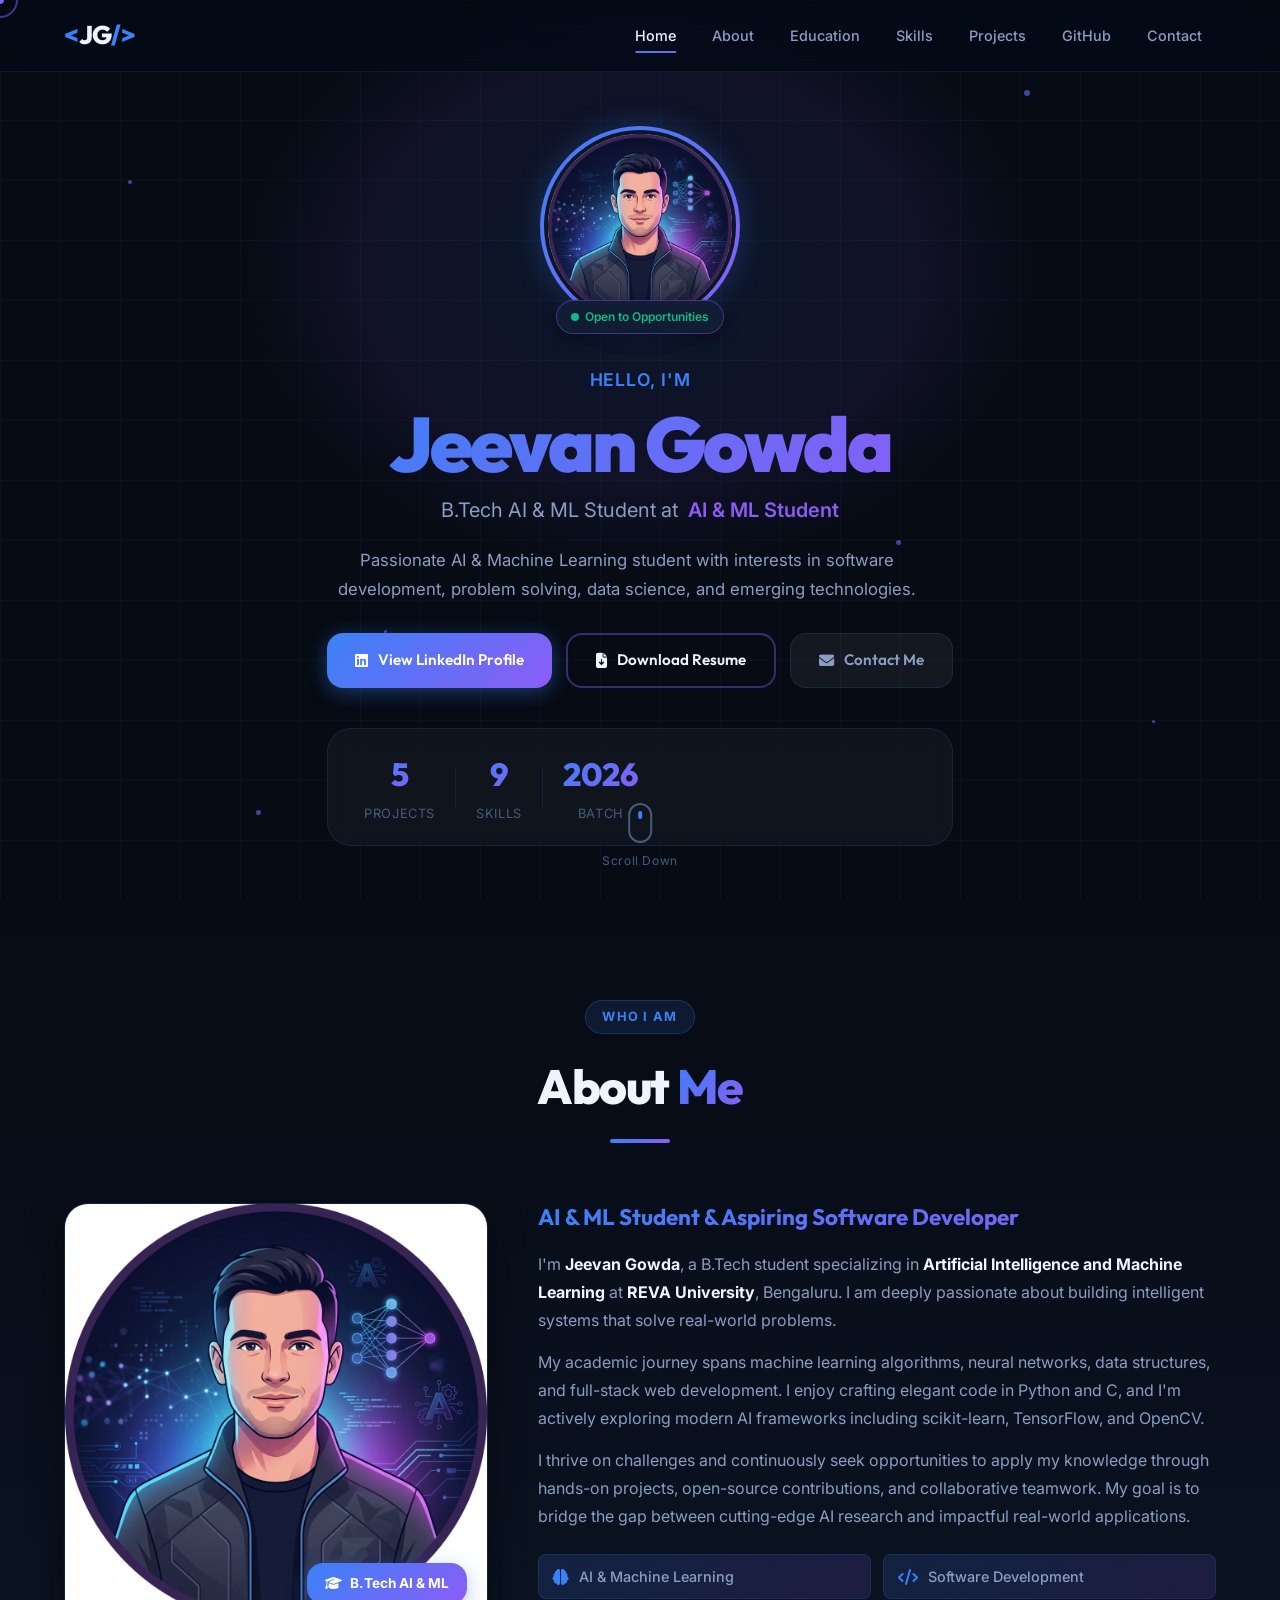
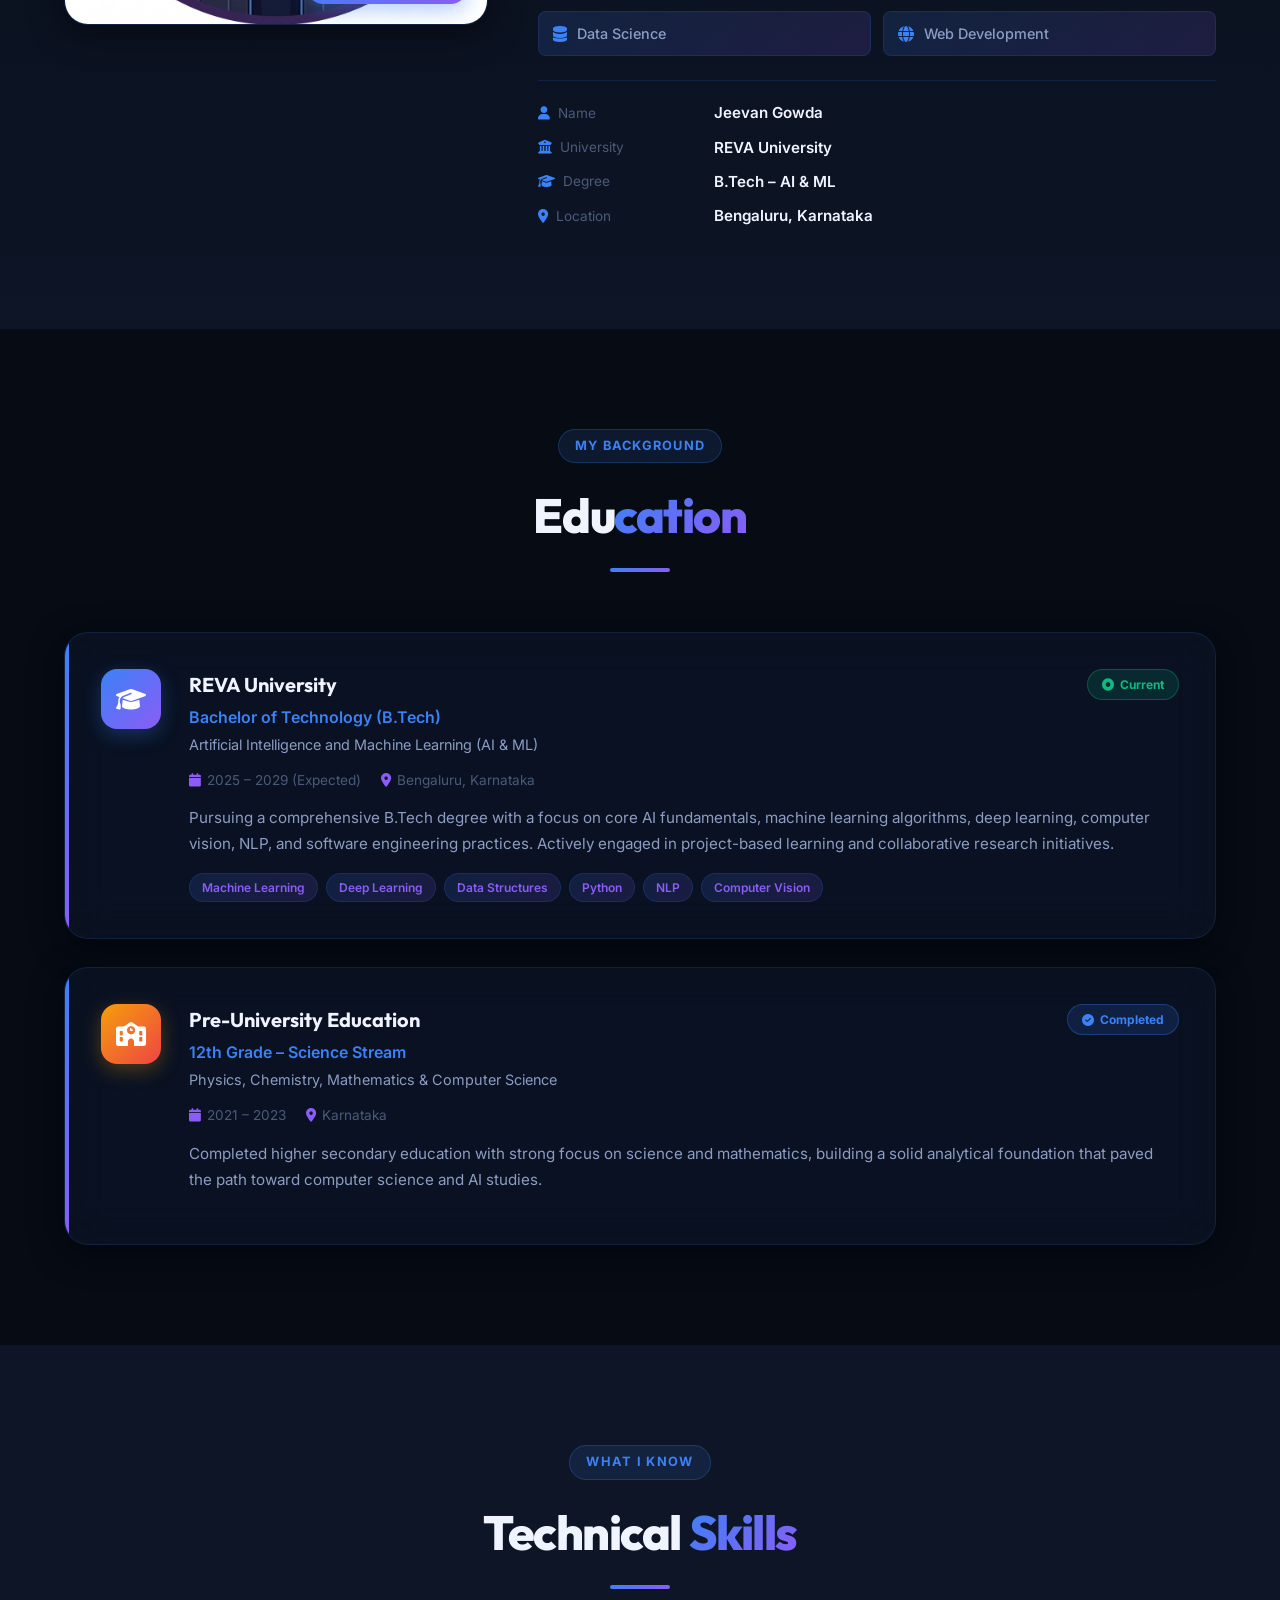
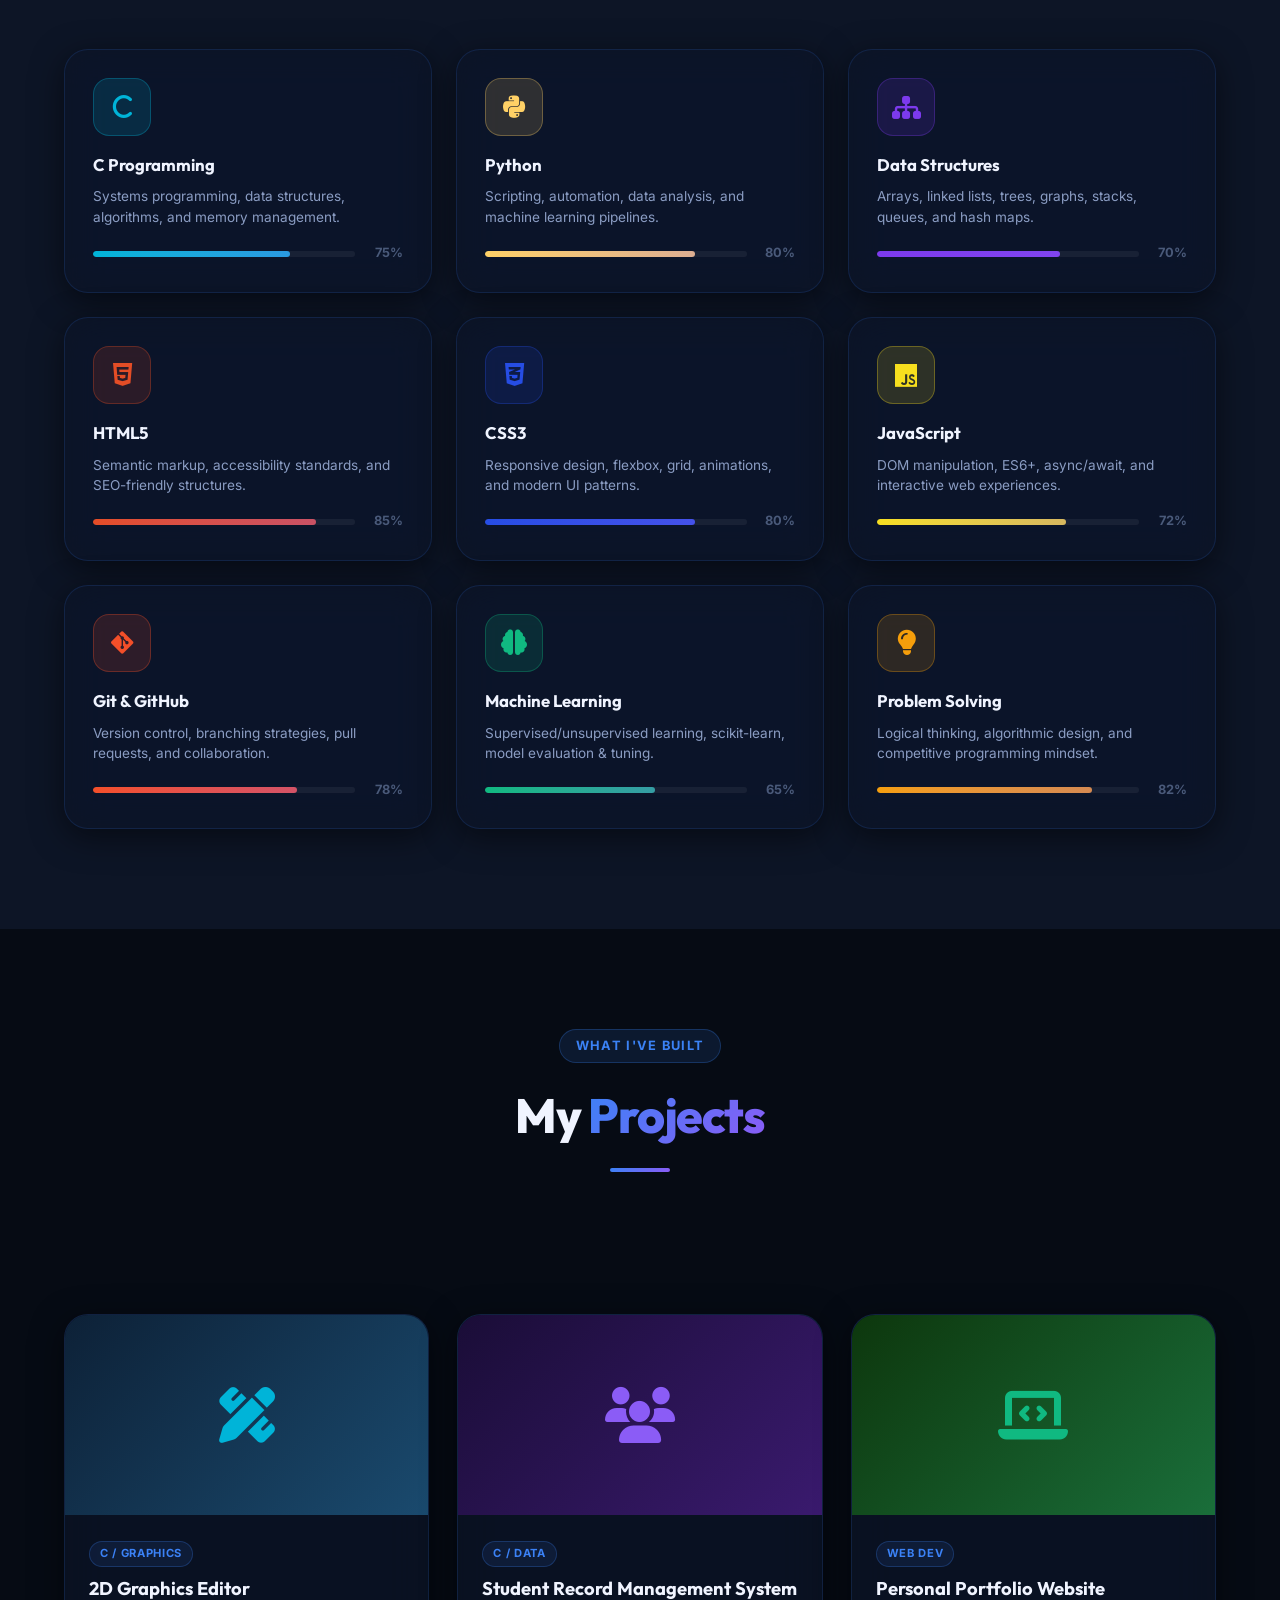
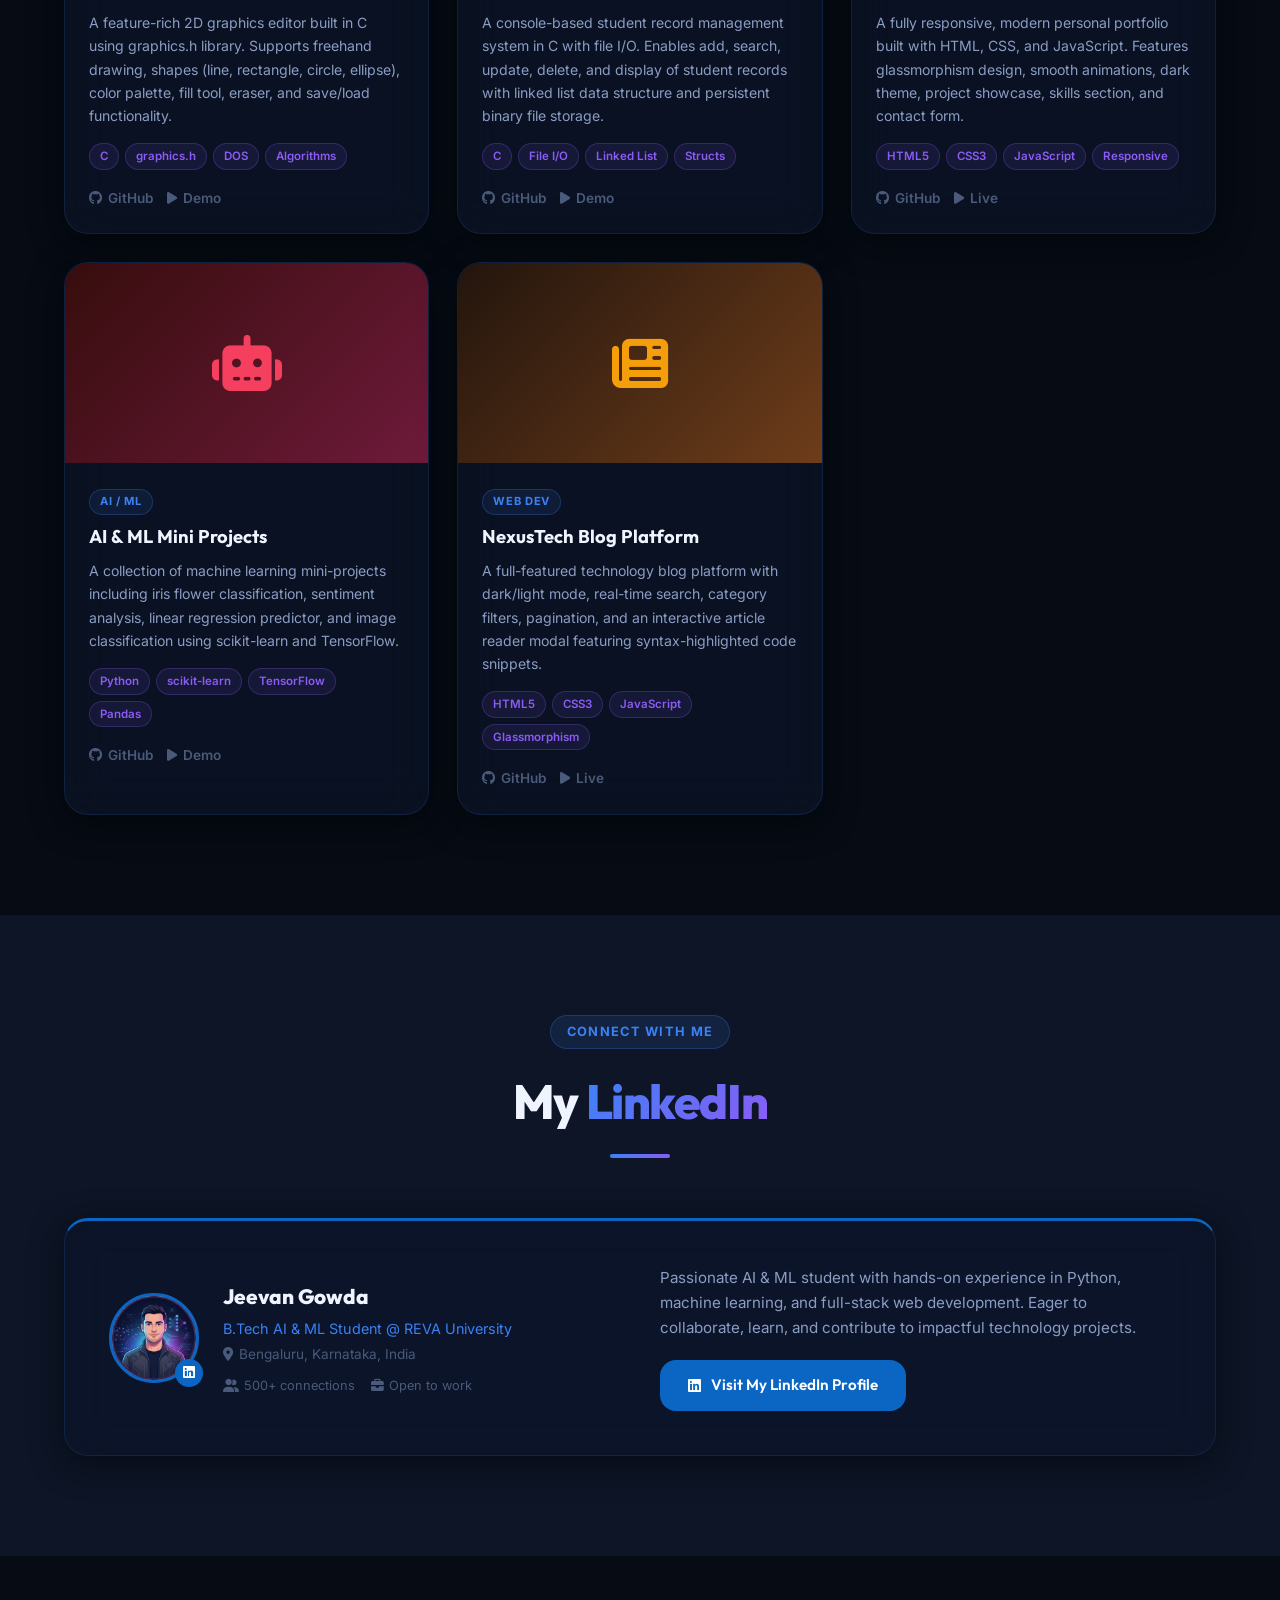
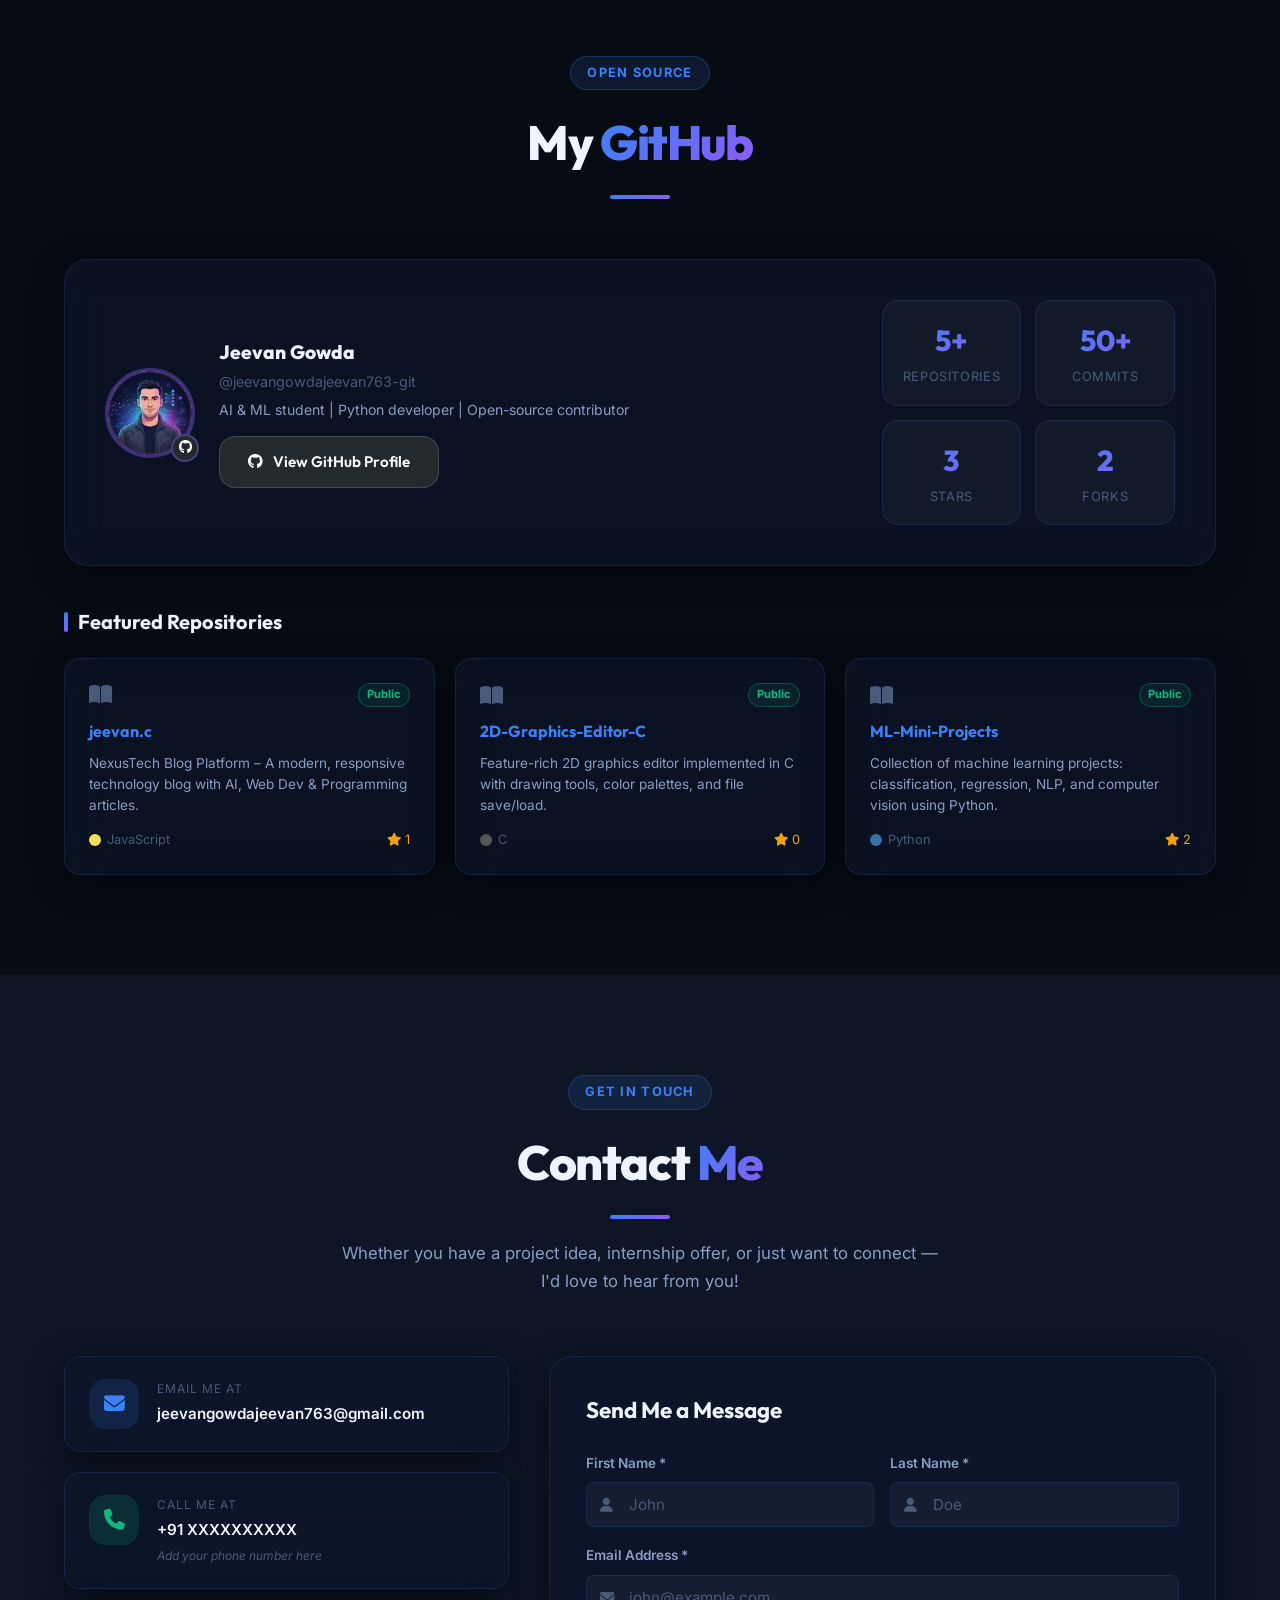
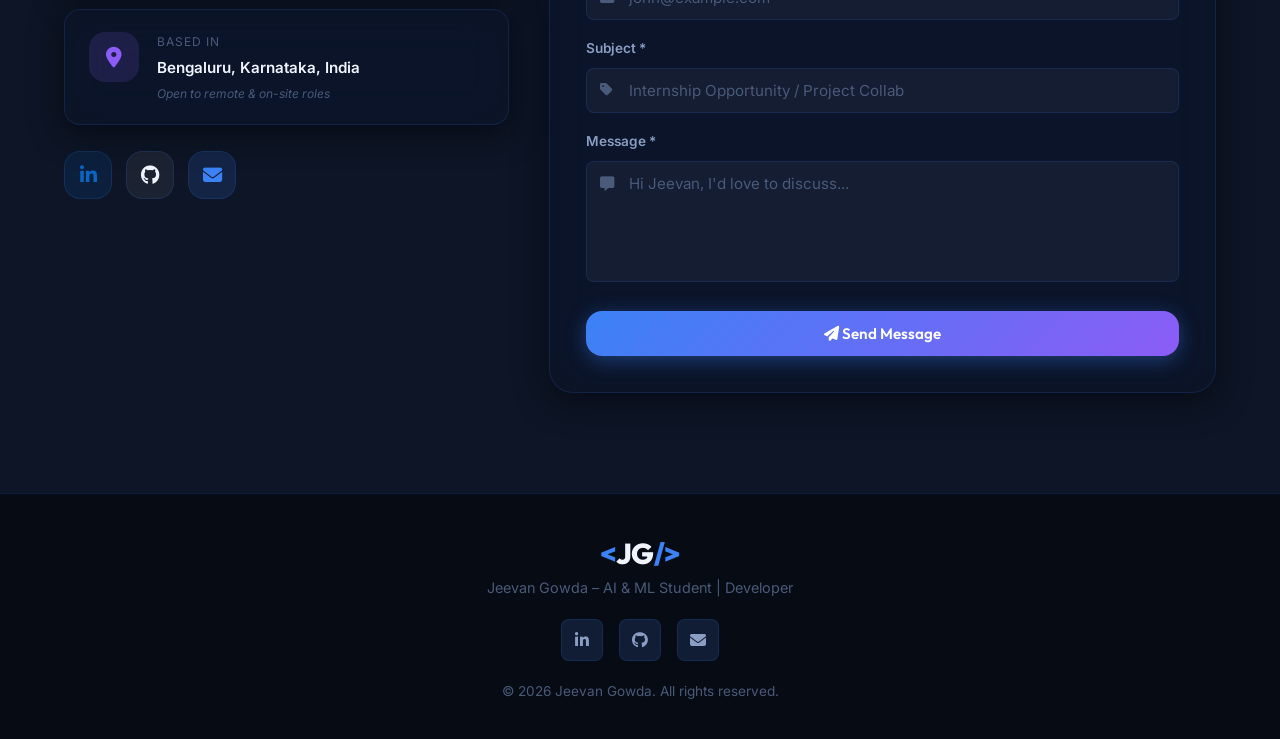
==== commit bf24e64f: "Update portfolio with real contact details - Gmail, LinkedIn URL, education year 2025" ====
--- a/portfolio.html
+++ b/portfolio.html
@@ -105,7 +105,7 @@
 
                 <!-- CTA Buttons -->
                 <div class="hero-cta">
-                    <a href="https://www.linkedin.com/in/YOUR_LINKEDIN_USERNAME" target="_blank" class="btn btn-primary" id="linkedinBtn">
+                    <a href="https://www.linkedin.com/in/jeevangowda-7b41573a7" target="_blank" class="btn btn-primary" id="linkedinBtn">
                         <i class="fa-brands fa-linkedin"></i>
                         View LinkedIn Profile
                     </a>
@@ -260,7 +260,7 @@
                             </div>
                         </div>
                         <div class="edu-details">
-                            <span class="edu-detail"><i class="fa-solid fa-calendar"></i> 2023 – 2027 (Expected)</span>
+                            <span class="edu-detail"><i class="fa-solid fa-calendar"></i> 2025 – 2029 (Expected)</span>
                             <span class="edu-detail"><i class="fa-solid fa-location-dot"></i> Bengaluru, Karnataka</span>
                         </div>
                         <p class="edu-description">
@@ -713,14 +713,10 @@
                         and full-stack web development. Eager to collaborate, learn, and contribute to
                         impactful technology projects.
                     </p>
-                    <a href="https://www.linkedin.com/in/YOUR_LINKEDIN_USERNAME" target="_blank" class="btn btn-linkedin">
+                    <a href="https://www.linkedin.com/in/jeevangowda-7b41573a7" target="_blank" class="btn btn-linkedin">
                         <i class="fa-brands fa-linkedin"></i>
                         Visit My LinkedIn Profile
                     </a>
-                    <p class="li-note">
-                        <i class="fa-solid fa-circle-info"></i>
-                        Update the LinkedIn URL in portfolio.html line with YOUR actual profile username.
-                    </p>
                 </div>
             </div>
         </div>
@@ -836,8 +832,7 @@
                         <div class="ci-icon email-ci"><i class="fa-solid fa-envelope"></i></div>
                         <div class="ci-text">
                             <span class="ci-label">Email Me At</span>
-                            <a href="mailto:jeevangowda@example.com" class="ci-value">jeevangowda@example.com</a>
-                            <span class="ci-note">Update with your actual email</span>
+                            <a href="mailto:jeevangowdajeevan763@gmail.com" class="ci-value">jeevangowdajeevan763@gmail.com</a>
                         </div>
                     </div>
                     <div class="contact-info-card glass-card">
@@ -845,7 +840,7 @@
                         <div class="ci-text">
                             <span class="ci-label">Call Me At</span>
                             <a href="tel:+91XXXXXXXXXX" class="ci-value">+91 XXXXXXXXXX</a>
-                            <span class="ci-note">Update with your phone number</span>
+                            <span class="ci-note">Add your phone number here</span>
                         </div>
                     </div>
                     <div class="contact-info-card glass-card">
@@ -859,13 +854,13 @@
 
                     <!-- Social Row -->
                     <div class="contact-social">
-                        <a href="https://www.linkedin.com/in/YOUR_LINKEDIN_USERNAME" target="_blank" class="social-btn linkedin-btn" aria-label="LinkedIn">
+                        <a href="https://www.linkedin.com/in/jeevangowda-7b41573a7" target="_blank" class="social-btn linkedin-btn" aria-label="LinkedIn">
                             <i class="fa-brands fa-linkedin-in"></i>
                         </a>
                         <a href="https://github.com/jeevangowdajeevan763-git" target="_blank" class="social-btn github-btn" aria-label="GitHub">
                             <i class="fa-brands fa-github"></i>
                         </a>
-                        <a href="mailto:jeevangowda@example.com" class="social-btn email-btn" aria-label="Email">
+                        <a href="mailto:jeevangowdajeevan763@gmail.com" class="social-btn email-btn" aria-label="Email">
                             <i class="fa-solid fa-envelope"></i>
                         </a>
                     </div>
@@ -948,13 +943,13 @@
             </div>
 
             <div class="footer-social">
-                <a href="https://www.linkedin.com/in/YOUR_LINKEDIN_USERNAME" target="_blank" class="footer-social-link" aria-label="LinkedIn">
+                <a href="https://www.linkedin.com/in/jeevangowda-7b41573a7" target="_blank" class="footer-social-link" aria-label="LinkedIn">
                     <i class="fa-brands fa-linkedin-in"></i>
                 </a>
                 <a href="https://github.com/jeevangowdajeevan763-git" target="_blank" class="footer-social-link" aria-label="GitHub">
                     <i class="fa-brands fa-github"></i>
                 </a>
-                <a href="mailto:jeevangowda@example.com" class="footer-social-link" aria-label="Email">
+                <a href="mailto:jeevangowdajeevan763@gmail.com" class="footer-social-link" aria-label="Email">
                     <i class="fa-solid fa-envelope"></i>
                 </a>
             </div>
